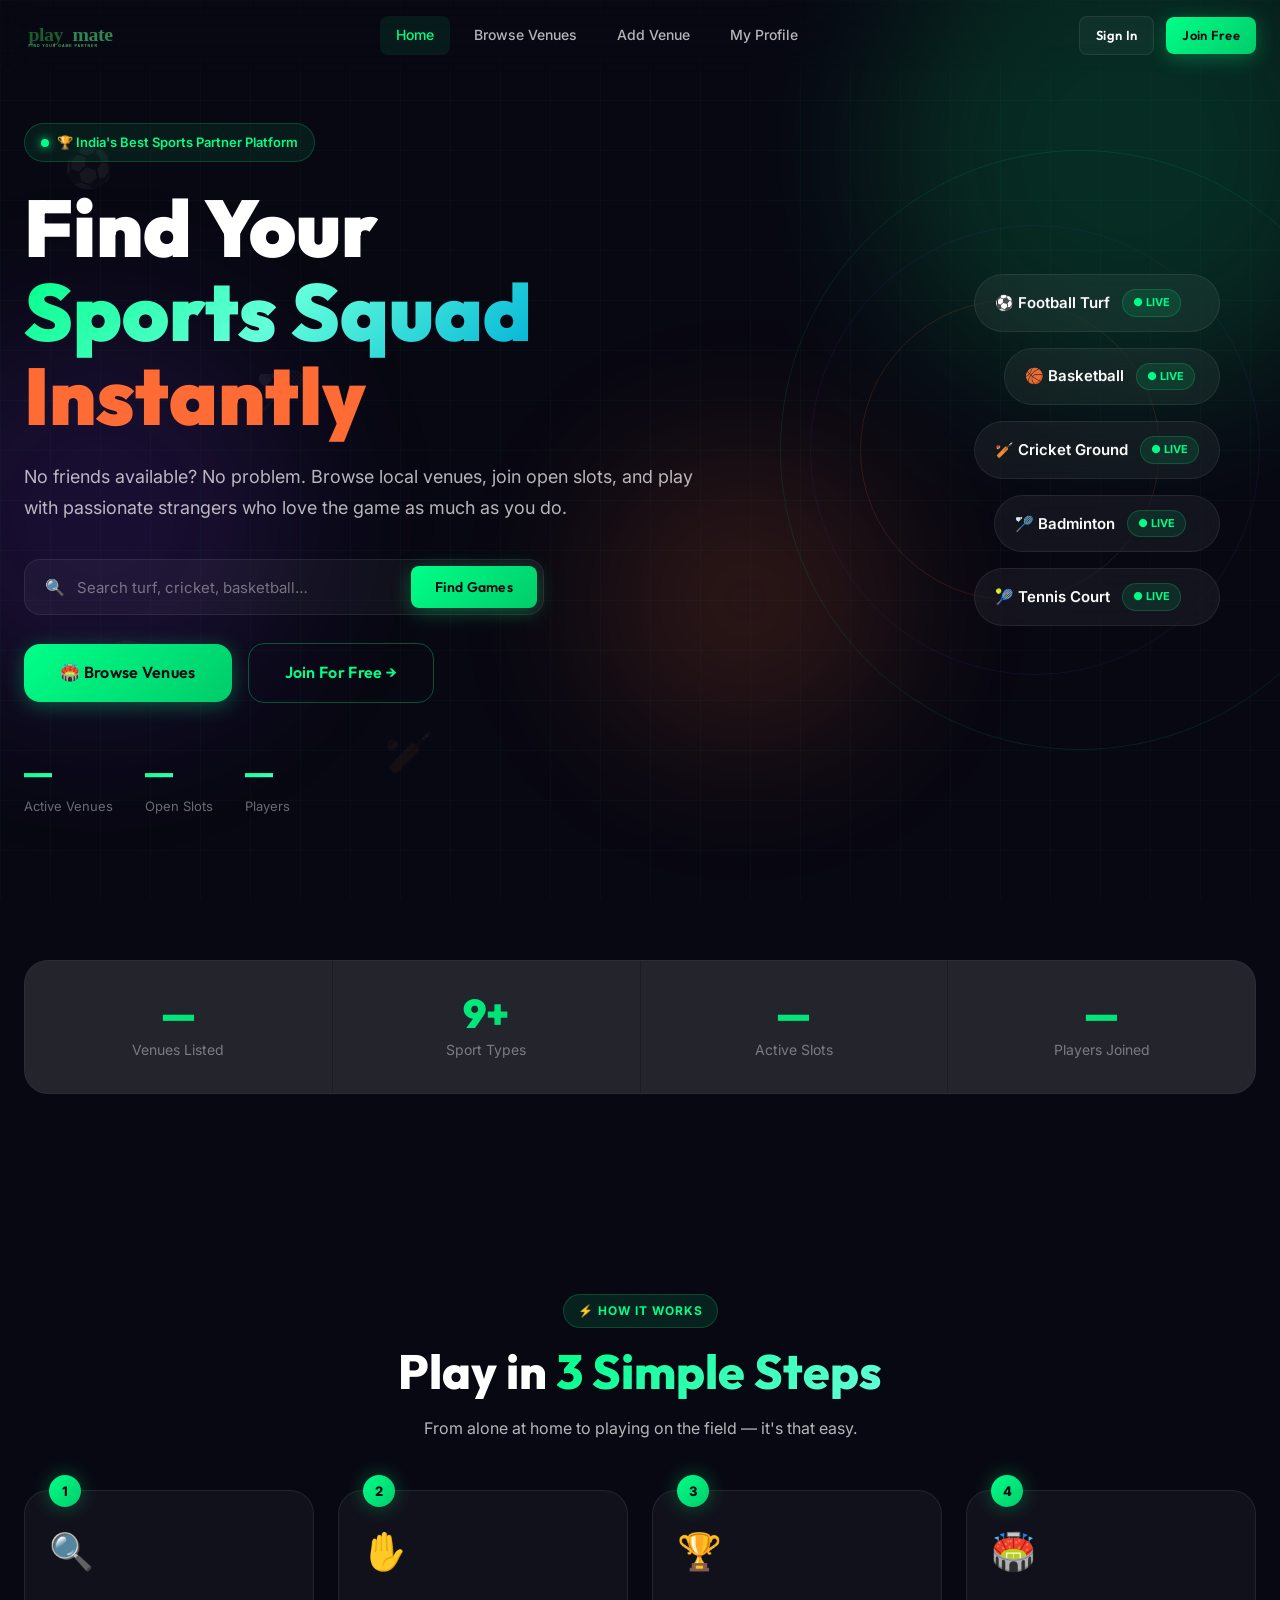
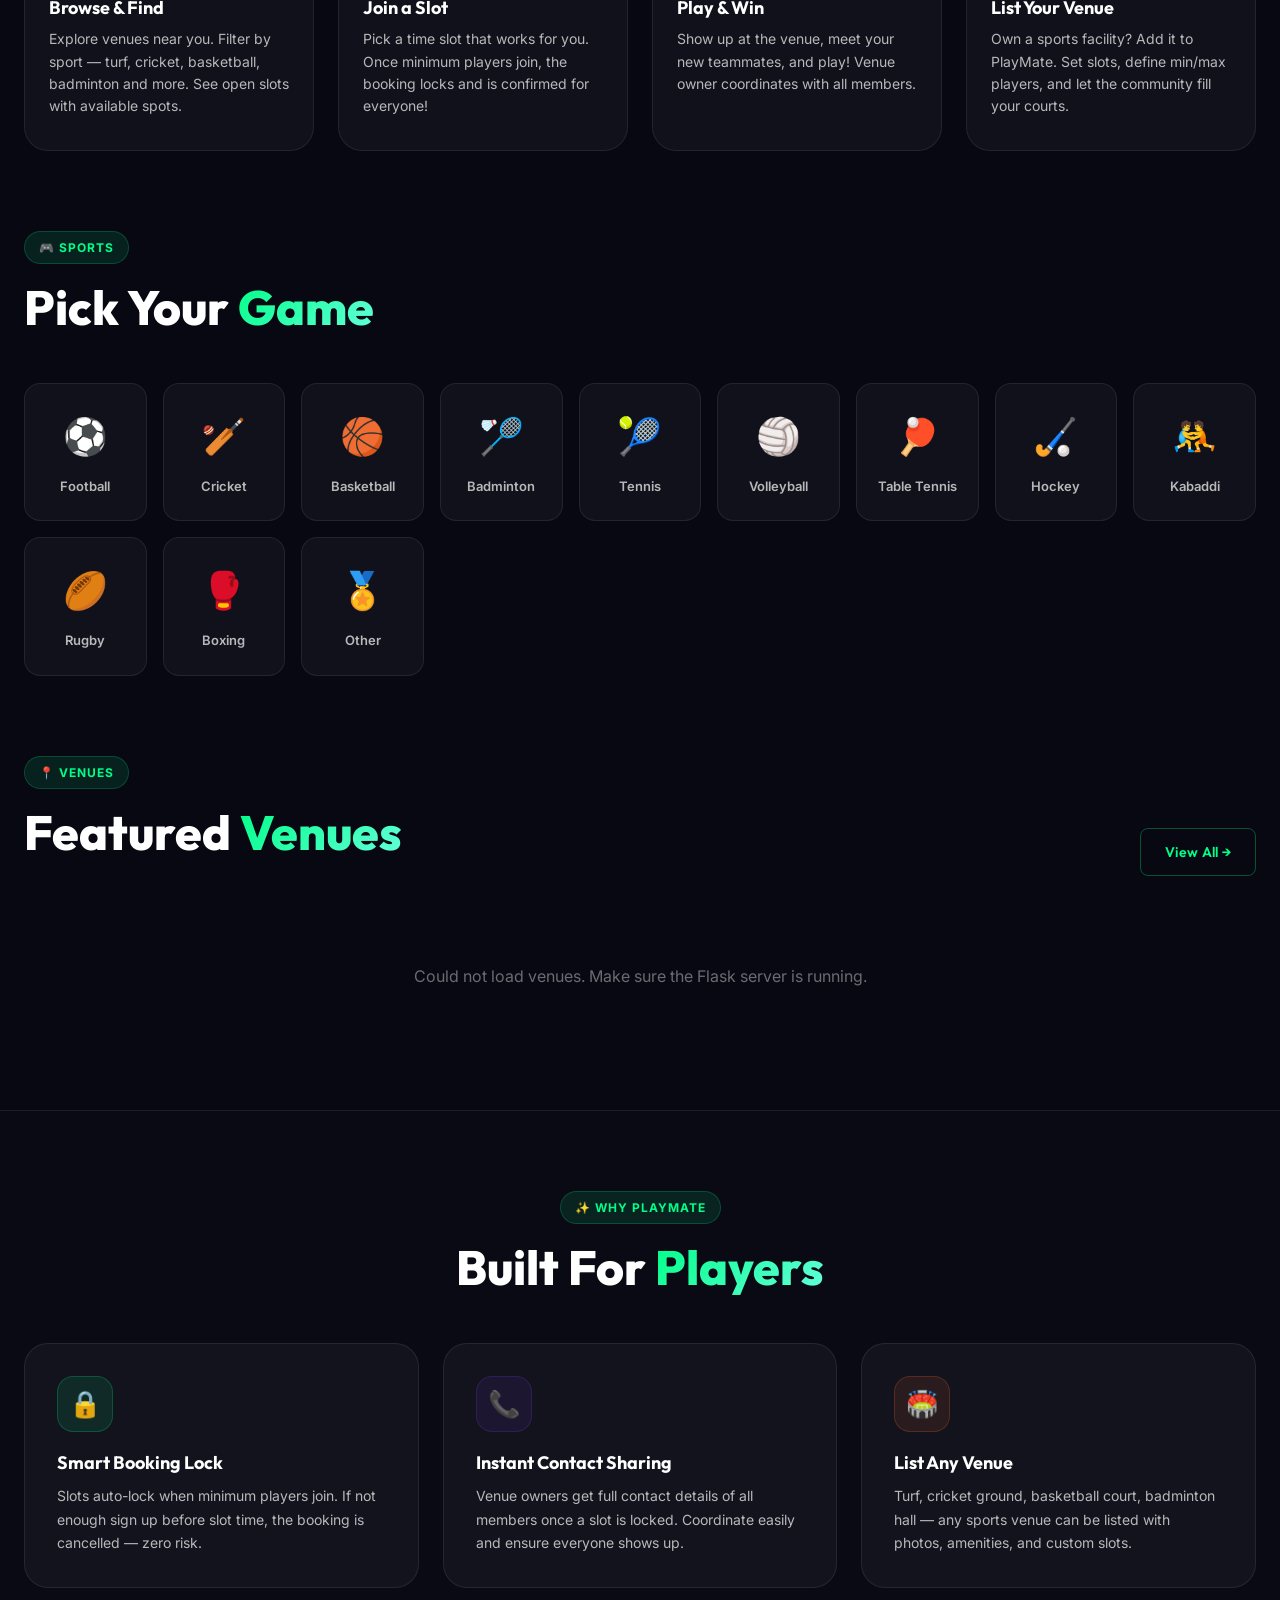
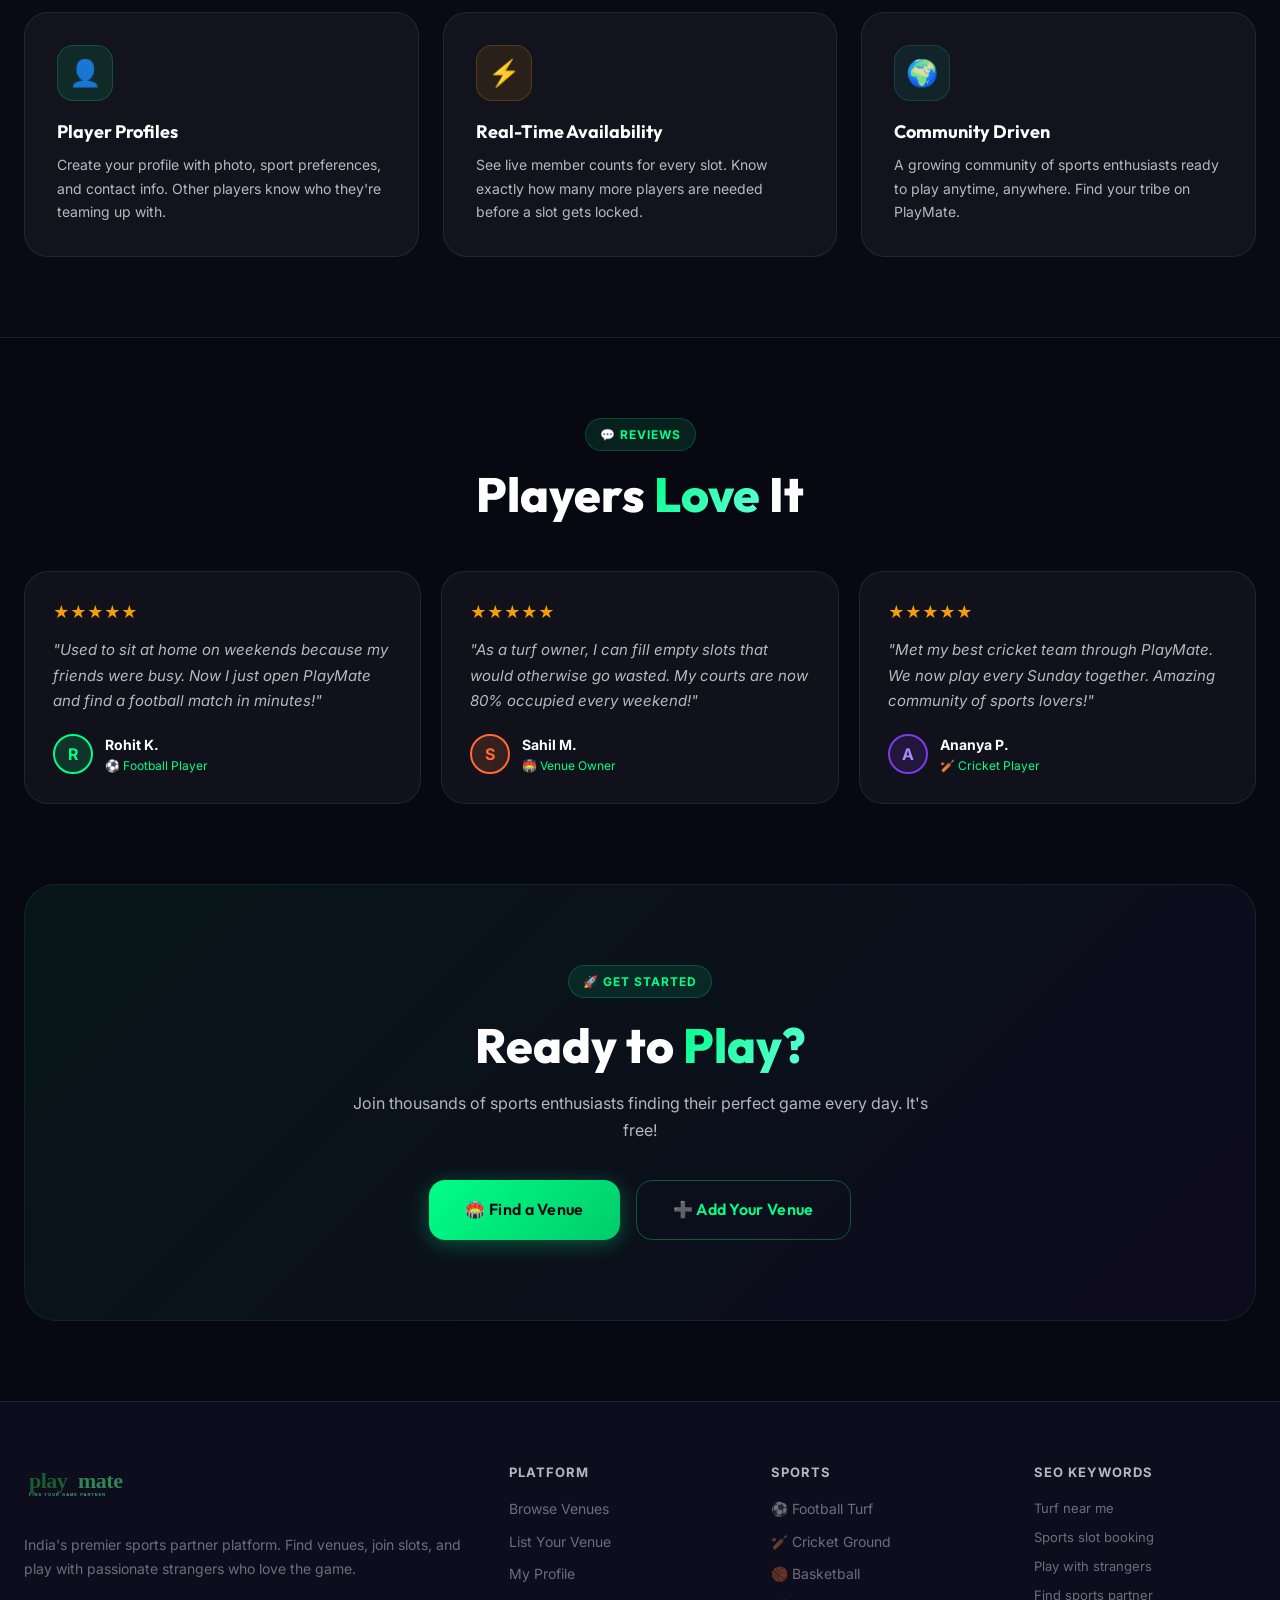
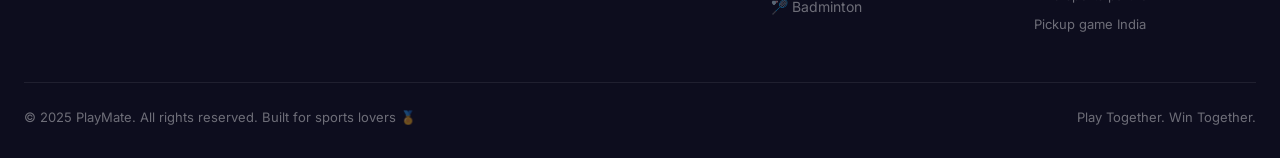
==== index.html @ 958be72e "playmate complete code" ====
<!DOCTYPE html>
<html lang="en">
<head>
  <meta charset="UTF-8">
  <meta name="viewport" content="width=device-width, initial-scale=1.0">
  <title>PlayMate – Find Your Game Partner | Sports Venue Booking India</title>
  <meta name="description" content="PlayMate connects solo sports enthusiasts with strangers to fill turf, cricket, basketball and badminton slots. Browse venues, join slots, and play together!">
  <meta name="keywords" content="play sports with strangers, turf booking, cricket ground booking, basketball court, badminton court, sports partner finder, sports community, pickup game, sports venue booking India, find players near me, turf near me, sports slot booking, play with friends">
  <link rel="stylesheet" href="styles/main.css">
  <style>
    .hero-visual { position:absolute; right:0; top:0; bottom:0; width:50%; pointer-events:none; }
    .hero-circle { position:absolute; border-radius:50%; border:1px solid rgba(0,255,136,0.1); }
    .hero-circle-1 { width:600px; height:600px; top:50%; right:-100px; transform:translateY(-50%); }
    .hero-circle-2 { width:450px; height:450px; top:50%; right:20px; transform:translateY(-50%); border-color:rgba(124,58,237,0.1); }
    .hero-circle-3 { width:300px; height:300px; top:50%; right:120px; transform:translateY(-50%); border-color:rgba(255,107,53,0.15); }
    .hero-sport-cards { position:absolute; top:50%; right:60px; transform:translateY(-50%); display:flex; flex-direction:column; gap:16px; }
    .hero-sport-pill { display:flex; align-items:center; gap:12px; padding:14px 20px; background:rgba(255,255,255,0.05); backdrop-filter:blur(20px); border:1px solid rgba(255,255,255,0.08); border-radius:100px; font-size:15px; font-weight:600; white-space:nowrap; animation:floatPill 4s ease-in-out infinite; }
    .hero-sport-pill:nth-child(2){animation-delay:.5s;margin-left:30px}
    .hero-sport-pill:nth-child(3){animation-delay:1s}
    .hero-sport-pill:nth-child(4){animation-delay:1.5s;margin-left:20px}
    .hero-sport-pill:nth-child(5){animation-delay:2s}
    @keyframes floatPill { 0%,100%{transform:translateX(0)} 50%{transform:translateX(-8px)} }
    .hero-live-tag { display:inline-flex; align-items:center; gap:6px; background:rgba(0,255,136,0.1); border:1px solid rgba(0,255,136,0.2); border-radius:100px; padding:4px 10px; font-size:11px; color:var(--primary); font-weight:700; }
    .stats-bar { display:grid; grid-template-columns:repeat(4,1fr); gap:1px; background:var(--border); border:1px solid var(--border); border-radius:var(--radius-lg); overflow:hidden; margin:60px 0; }
    .stat-bar-item { background:var(--bg-card); padding:32px 24px; text-align:center; }
    .features-grid { display:grid; grid-template-columns:repeat(auto-fit,minmax(300px,1fr)); gap:24px; }
    .feature-card { padding:32px; background:var(--bg-card); border:1px solid var(--border); border-radius:var(--radius-lg); transition:var(--transition); }
    .feature-card:hover { border-color:rgba(0,255,136,0.2); transform:translateY(-4px); box-shadow:var(--shadow-card); }
    .feature-icon-wrap { width:56px; height:56px; border-radius:var(--radius-md); background:rgba(0,255,136,0.1); border:1px solid rgba(0,255,136,0.2); display:flex; align-items:center; justify-content:center; font-size:26px; margin-bottom:20px; }
    .venues-preview-grid { display:grid; grid-template-columns:repeat(auto-fill,minmax(280px,1fr)); gap:24px; }
    .cta-section { background:linear-gradient(135deg,rgba(0,255,136,.06),rgba(124,58,237,.06)); border:1px solid rgba(0,255,136,.1); border-radius:var(--radius-xl); padding:80px 48px; text-align:center; }
    .sport-categories { display:grid; grid-template-columns:repeat(auto-fill,minmax(120px,1fr)); gap:16px; }
    .testimonial-grid { display:grid; grid-template-columns:repeat(auto-fit,minmax(280px,1fr)); gap:20px; }
    .testimonial-card { background:var(--bg-card); border:1px solid var(--border); border-radius:var(--radius-lg); padding:28px; transition:var(--transition); }
    .testimonial-card:hover { border-color:rgba(0,255,136,.15); transform:translateY(-3px); }
    .footer { background:var(--bg-secondary); border-top:1px solid var(--border); padding:60px 0 30px; }
    .footer-grid { display:grid; grid-template-columns:2fr 1fr 1fr 1fr; gap:40px; margin-bottom:48px; }
    .footer-bottom { border-top:1px solid var(--border); padding-top:24px; display:flex; align-items:center; justify-content:space-between; font-size:13px; color:var(--text-muted); }
    #search-hero { background:var(--bg-card); border:1px solid var(--border); border-radius:var(--radius-md); padding:6px 6px 6px 20px; display:flex; gap:12px; align-items:center; max-width:520px; transition:var(--transition); }
    #search-hero:focus-within { border-color:var(--primary); box-shadow:0 0 0 3px var(--primary-glow); }
    #search-hero input { flex:1; background:transparent; border:none; color:var(--text-primary); font-size:15px; padding:8px 0; }
    #search-hero input::placeholder { color:var(--text-muted); }
    @media(max-width:768px){ .hero-visual{display:none} .stats-bar{grid-template-columns:repeat(2,1fr)} .footer-grid{grid-template-columns:1fr 1fr} }
  </style>
</head>
<body>
<div class="bg-grid"></div>
<div class="bg-orbs">
  <div class="bg-orb bg-orb-1"></div>
  <div class="bg-orb bg-orb-2"></div>
  <div class="bg-orb bg-orb-3"></div>
</div>

<nav class="navbar">
  <div class="container navbar-inner">
    <a href="index.html" class="nav-logo">
      <img src="assets/logo.svg" alt="PlayMate" style="height:36px;width:auto;" onerror="this.style.display='none';this.nextElementSibling.style.display='flex'">
      <div class="nav-logo-fallback" style="display:none;align-items:center;gap:8px;">
        <div class="nav-logo-icon">PM</div>
        <span class="nav-logo-text">Play<span>Mate</span></span>
      </div>
    </a>
    <div class="nav-links">
      <a href="index.html" class="nav-link active">Home</a>
      <a href="venues.html" class="nav-link">Browse Venues</a>
      <a href="add-venue.html" class="nav-link">Add Venue</a>
      <a href="profile.html" class="nav-link">My Profile</a>
    </div>
    <div class="nav-actions" id="nav-actions"></div>
  </div>
</nav>

<div class="page-wrapper">
  <!-- HERO -->
  <section class="hero">
    <div class="container" style="position:relative;z-index:2;width:100%;">
      <div class="hero-content">
        <div class="hero-tag"><div class="hero-tag-dot"></div>🏆 India's Best Sports Partner Platform</div>
        <h1 class="hero-title">Find Your<br><span class="gradient-text">Sports Squad</span><br><span class="accent-text">Instantly</span></h1>
        <p class="hero-desc">No friends available? No problem. Browse local venues, join open slots, and play with passionate strangers who love the game as much as you do.</p>
        <div style="margin-bottom:28px;">
          <div id="search-hero">
            <span>🔍</span>
            <input type="text" id="hero-search" placeholder="Search turf, cricket, basketball…" autocomplete="off">
            <button class="btn btn-primary" onclick="heroSearch()">Find Games</button>
          </div>
        </div>
        <div class="hero-actions">
          <a href="venues.html" class="btn btn-primary btn-lg">🏟️ Browse Venues</a>
          <a href="login.html#register" class="btn btn-secondary btn-lg">Join For Free →</a>
        </div>
        <div class="hero-stats">
          <div class="hero-stat"><div class="hero-stat-number" id="stat-venues">…</div><div class="hero-stat-label">Active Venues</div></div>
          <div class="hero-stat"><div class="hero-stat-number" id="stat-slots">…</div><div class="hero-stat-label">Open Slots</div></div>
          <div class="hero-stat"><div class="hero-stat-number" id="stat-players">…</div><div class="hero-stat-label">Players</div></div>
        </div>
      </div>
    </div>
    <div class="hero-visual">
      <div class="hero-circle hero-circle-1"></div>
      <div class="hero-circle hero-circle-2"></div>
      <div class="hero-circle hero-circle-3"></div>
      <div class="hero-sport-cards">
        <div class="hero-sport-pill">⚽ Football Turf <span class="hero-live-tag">● LIVE</span></div>
        <div class="hero-sport-pill">🏀 Basketball <span class="hero-live-tag">● LIVE</span></div>
        <div class="hero-sport-pill">🏏 Cricket Ground <span class="hero-live-tag">● LIVE</span></div>
        <div class="hero-sport-pill">🏸 Badminton <span class="hero-live-tag">● LIVE</span></div>
        <div class="hero-sport-pill">🎾 Tennis Court <span class="hero-live-tag">● LIVE</span></div>
      </div>
    </div>
    <div class="floating-icons">
      <div class="floating-icon" style="top:15%;left:5%;animation-delay:0s;">⚽</div>
      <div class="floating-icon" style="top:70%;left:8%;animation-delay:1s;">🏀</div>
      <div class="floating-icon" style="top:40%;left:20%;animation-delay:2s;">🏸</div>
      <div class="floating-icon" style="top:80%;left:30%;animation-delay:.5s;">🏏</div>
    </div>
  </section>

  <!-- STATS BAR -->
  <section style="padding:0 0 60px;">
    <div class="container">
      <div class="stats-bar">
        <div class="stat-bar-item"><div class="stat-number" id="home-venues">—</div><div class="stat-label">Venues Listed</div></div>
        <div class="stat-bar-item"><div class="stat-number">9+</div><div class="stat-label">Sport Types</div></div>
        <div class="stat-bar-item"><div class="stat-number" id="home-slots">—</div><div class="stat-label">Active Slots</div></div>
        <div class="stat-bar-item"><div class="stat-number" id="home-players">—</div><div class="stat-label">Players Joined</div></div>
      </div>
    </div>
  </section>

  <!-- HOW IT WORKS -->
  <section class="section">
    <div class="container">
      <div class="section-header" style="text-align:center;">
        <div class="section-tag" style="margin:0 auto 16px;">⚡ How It Works</div>
        <h2 class="section-title" style="text-align:center;">Play in <span>3 Simple Steps</span></h2>
        <p class="section-desc" style="margin:0 auto;">From alone at home to playing on the field — it's that easy.</p>
      </div>
      <div class="steps-grid" style="margin-top:48px;">
        <div class="step-card"><div class="step-number">1</div><div class="step-icon">🔍</div><h3 class="step-title">Browse & Find</h3><p class="step-desc">Explore venues near you. Filter by sport — turf, cricket, basketball, badminton and more. See open slots with available spots.</p></div>
        <div class="step-card"><div class="step-number">2</div><div class="step-icon">✋</div><h3 class="step-title">Join a Slot</h3><p class="step-desc">Pick a time slot that works for you. Once minimum players join, the booking locks and is confirmed for everyone!</p></div>
        <div class="step-card"><div class="step-number">3</div><div class="step-icon">🏆</div><h3 class="step-title">Play & Win</h3><p class="step-desc">Show up at the venue, meet your new teammates, and play! Venue owner coordinates with all members.</p></div>
        <div class="step-card"><div class="step-number">4</div><div class="step-icon">🏟️</div><h3 class="step-title">List Your Venue</h3><p class="step-desc">Own a sports facility? Add it to PlayMate. Set slots, define min/max players, and let the community fill your courts.</p></div>
      </div>
    </div>
  </section>

  <!-- SPORT CATEGORIES -->
  <section class="section" style="padding-top:0;">
    <div class="container">
      <div class="section-header"><div class="section-tag">🎮 Sports</div><h2 class="section-title">Pick Your <span>Game</span></h2></div>
      <div class="sport-categories" id="sport-categories"></div>
    </div>
  </section>

  <!-- FEATURED VENUES -->
  <section class="section" style="padding-top:0;">
    <div class="container">
      <div class="section-header" style="display:flex;align-items:flex-end;justify-content:space-between;flex-wrap:wrap;gap:16px;">
        <div><div class="section-tag">📍 Venues</div><h2 class="section-title">Featured <span>Venues</span></h2></div>
        <a href="venues.html" class="btn btn-secondary">View All →</a>
      </div>
      <div class="venues-preview-grid" id="featured-venues"><div style="grid-column:1/-1;text-align:center;padding:40px;color:var(--text-muted);">Loading venues…</div></div>
    </div>
  </section>

  <!-- FEATURES -->
  <section class="section" style="background:rgba(255,255,255,.01);border-top:1px solid var(--border);border-bottom:1px solid var(--border);">
    <div class="container">
      <div class="section-header" style="text-align:center;"><div class="section-tag" style="margin:0 auto 16px;">✨ Why PlayMate</div><h2 class="section-title" style="text-align:center;">Built For <span>Players</span></h2></div>
      <div class="features-grid" style="margin-top:48px;">
        <div class="feature-card"><div class="feature-icon-wrap">🔒</div><h3 style="font-size:18px;font-weight:700;margin-bottom:10px;">Smart Booking Lock</h3><p style="font-size:14px;color:var(--text-secondary);line-height:1.7;">Slots auto-lock when minimum players join. If not enough sign up before slot time, the booking is cancelled — zero risk.</p></div>
        <div class="feature-card"><div class="feature-icon-wrap" style="background:rgba(124,58,237,.1);border-color:rgba(124,58,237,.2);">📞</div><h3 style="font-size:18px;font-weight:700;margin-bottom:10px;">Instant Contact Sharing</h3><p style="font-size:14px;color:var(--text-secondary);line-height:1.7;">Venue owners get full contact details of all members once a slot is locked. Coordinate easily and ensure everyone shows up.</p></div>
        <div class="feature-card"><div class="feature-icon-wrap" style="background:rgba(255,107,53,.1);border-color:rgba(255,107,53,.2);">🏟️</div><h3 style="font-size:18px;font-weight:700;margin-bottom:10px;">List Any Venue</h3><p style="font-size:14px;color:var(--text-secondary);line-height:1.7;">Turf, cricket ground, basketball court, badminton hall — any sports venue can be listed with photos, amenities, and custom slots.</p></div>
        <div class="feature-card"><div class="feature-icon-wrap">👤</div><h3 style="font-size:18px;font-weight:700;margin-bottom:10px;">Player Profiles</h3><p style="font-size:14px;color:var(--text-secondary);line-height:1.7;">Create your profile with photo, sport preferences, and contact info. Other players know who they're teaming up with.</p></div>
        <div class="feature-card"><div class="feature-icon-wrap" style="background:rgba(245,158,11,.1);border-color:rgba(245,158,11,.2);">⚡</div><h3 style="font-size:18px;font-weight:700;margin-bottom:10px;">Real-Time Availability</h3><p style="font-size:14px;color:var(--text-secondary);line-height:1.7;">See live member counts for every slot. Know exactly how many more players are needed before a slot gets locked.</p></div>
        <div class="feature-card"><div class="feature-icon-wrap" style="background:rgba(20,184,166,.1);border-color:rgba(20,184,166,.2);">🌍</div><h3 style="font-size:18px;font-weight:700;margin-bottom:10px;">Community Driven</h3><p style="font-size:14px;color:var(--text-secondary);line-height:1.7;">A growing community of sports enthusiasts ready to play anytime, anywhere. Find your tribe on PlayMate.</p></div>
      </div>
    </div>
  </section>

  <!-- TESTIMONIALS -->
  <section class="section">
    <div class="container">
      <div class="section-header" style="text-align:center;"><div class="section-tag" style="margin:0 auto 16px;">💬 Reviews</div><h2 class="section-title" style="text-align:center;">Players <span>Love</span> It</h2></div>
      <div class="testimonial-grid" style="margin-top:48px;">
        <div class="testimonial-card"><div style="color:#f59e0b;font-size:16px;margin-bottom:12px;">★★★★★</div><p style="font-size:15px;color:var(--text-secondary);line-height:1.7;margin-bottom:20px;font-style:italic;">"Used to sit at home on weekends because my friends were busy. Now I just open PlayMate and find a football match in minutes!"</p><div style="display:flex;align-items:center;gap:12px;"><div class="avatar" style="width:40px;height:40px;font-size:16px;background:rgba(0,255,136,.15);border:2px solid var(--primary);color:var(--primary);">R</div><div><div style="font-weight:700;font-size:14px;">Rohit K.</div><div style="font-size:12px;color:var(--primary);">⚽ Football Player</div></div></div></div>
        <div class="testimonial-card"><div style="color:#f59e0b;font-size:16px;margin-bottom:12px;">★★★★★</div><p style="font-size:15px;color:var(--text-secondary);line-height:1.7;margin-bottom:20px;font-style:italic;">"As a turf owner, I can fill empty slots that would otherwise go wasted. My courts are now 80% occupied every weekend!"</p><div style="display:flex;align-items:center;gap:12px;"><div class="avatar" style="width:40px;height:40px;font-size:16px;background:rgba(255,107,53,.15);border:2px solid var(--secondary);color:var(--secondary);">S</div><div><div style="font-weight:700;font-size:14px;">Sahil M.</div><div style="font-size:12px;color:var(--primary);">🏟️ Venue Owner</div></div></div></div>
        <div class="testimonial-card"><div style="color:#f59e0b;font-size:16px;margin-bottom:12px;">★★★★★</div><p style="font-size:15px;color:var(--text-secondary);line-height:1.7;margin-bottom:20px;font-style:italic;">"Met my best cricket team through PlayMate. We now play every Sunday together. Amazing community of sports lovers!"</p><div style="display:flex;align-items:center;gap:12px;"><div class="avatar" style="width:40px;height:40px;font-size:16px;background:rgba(124,58,237,.15);border:2px solid var(--accent);color:#a78bfa;">A</div><div><div style="font-weight:700;font-size:14px;">Ananya P.</div><div style="font-size:12px;color:var(--primary);">🏏 Cricket Player</div></div></div></div>
      </div>
    </div>
  </section>

  <!-- CTA -->
  <section class="section" style="padding-top:0;">
    <div class="container">
      <div class="cta-section">
        <div class="section-tag" style="margin:0 auto 20px;">🚀 Get Started</div>
        <h2 class="section-title">Ready to <span>Play?</span></h2>
        <p class="section-desc" style="margin:0 auto 36px;">Join thousands of sports enthusiasts finding their perfect game every day. It's free!</p>
        <div style="display:flex;gap:16px;justify-content:center;flex-wrap:wrap;">
          <a href="venues.html" class="btn btn-primary btn-lg">🏟️ Find a Venue</a>
          <a href="add-venue.html" class="btn btn-secondary btn-lg">➕ Add Your Venue</a>
        </div>
      </div>
    </div>
  </section>

  <!-- FOOTER -->
  <footer class="footer">
    <div class="container">
      <div class="footer-grid">
        <div>
          <a href="index.html" style="display:inline-block;margin-bottom:16px;"><img src="assets/logo.svg" alt="PlayMate" style="height:40px;width:auto;" onerror="this.outerHTML='<span style=\'font-size:22px;font-weight:900;color:var(--primary)\'>PlayMate</span>'"></a>
          <p style="font-size:14px;color:var(--text-muted);line-height:1.7;margin-top:8px;">India's premier sports partner platform. Find venues, join slots, and play with passionate strangers who love the game.</p>
        </div>
        <div><div style="font-size:13px;font-weight:700;color:var(--text-secondary);text-transform:uppercase;letter-spacing:1px;margin-bottom:16px;">Platform</div><div style="display:flex;flex-direction:column;gap:10px;"><a href="venues.html" style="font-size:14px;color:var(--text-muted);transition:color .2s;" onmouseover="this.style.color='var(--primary)'" onmouseout="this.style.color='var(--text-muted)'">Browse Venues</a><a href="add-venue.html" style="font-size:14px;color:var(--text-muted);" onmouseover="this.style.color='var(--primary)'" onmouseout="this.style.color='var(--text-muted)'">List Your Venue</a><a href="profile.html" style="font-size:14px;color:var(--text-muted);" onmouseover="this.style.color='var(--primary)'" onmouseout="this.style.color='var(--text-muted)'">My Profile</a></div></div>
        <div><div style="font-size:13px;font-weight:700;color:var(--text-secondary);text-transform:uppercase;letter-spacing:1px;margin-bottom:16px;">Sports</div><div style="display:flex;flex-direction:column;gap:10px;"><a href="venues.html?sport=Football" style="font-size:14px;color:var(--text-muted);">⚽ Football Turf</a><a href="venues.html?sport=Cricket" style="font-size:14px;color:var(--text-muted);">🏏 Cricket Ground</a><a href="venues.html?sport=Basketball" style="font-size:14px;color:var(--text-muted);">🏀 Basketball</a><a href="venues.html?sport=Badminton" style="font-size:14px;color:var(--text-muted);">🏸 Badminton</a></div></div>
        <div><div style="font-size:13px;font-weight:700;color:var(--text-secondary);text-transform:uppercase;letter-spacing:1px;margin-bottom:16px;">SEO Keywords</div><div style="display:flex;flex-direction:column;gap:8px;font-size:13px;color:var(--text-muted);"><span>Turf near me</span><span>Sports slot booking</span><span>Play with strangers</span><span>Find sports partner</span><span>Pickup game India</span></div></div>
      </div>
      <div class="footer-bottom"><span>© 2025 PlayMate. All rights reserved. Built for sports lovers 🏅</span><span>Play Together. Win Together.</span></div>
    </div>
  </footer>
</div>

<div id="toast-container" class="toast-container"></div>
<script src="js/api.js"></script>
<script src="js/ui.js"></script>
<script>
  const SPORTS = [
    {name:'Football',emoji:'⚽'},{name:'Cricket',emoji:'🏏'},{name:'Basketball',emoji:'🏀'},
    {name:'Badminton',emoji:'🏸'},{name:'Tennis',emoji:'🎾'},{name:'Volleyball',emoji:'🏐'},
    {name:'Table Tennis',emoji:'🏓'},{name:'Hockey',emoji:'🏑'},{name:'Kabaddi',emoji:'🤼'},
    {name:'Rugby',emoji:'🏉'},{name:'Boxing',emoji:'🥊'},{name:'Other',emoji:'🏅'},
  ];

  function heroSearch() {
    const q = document.getElementById('hero-search').value.trim();
    window.location.href = q ? `venues.html?q=${encodeURIComponent(q)}` : 'venues.html';
  }
  document.getElementById('hero-search').addEventListener('keypress', e => { if(e.key==='Enter') heroSearch(); });

  function animateCounter(id, target) {
    const el = document.getElementById(id);
    if (!el) return;
    let cur = 0;
    const step = Math.max(1, Math.ceil(target/30));
    const t = setInterval(() => { cur = Math.min(cur+step, target); el.textContent = cur+'+'; if(cur>=target) clearInterval(t); }, 40);
  }

  async function init() {
    // Stats
    try {
      const s = await API.getStats();
      animateCounter('stat-venues',  s.venues);
      animateCounter('stat-slots',   s.open_slots);
      animateCounter('stat-players', s.players);
      document.getElementById('home-venues').textContent  = s.venues;
      document.getElementById('home-slots').textContent   = s.open_slots;
      document.getElementById('home-players').textContent = s.players;
    } catch { ['stat-venues','stat-slots','stat-players'].forEach(id=>{const el=document.getElementById(id);if(el)el.textContent='—';}); }

    // Sport categories
    document.getElementById('sport-categories').innerHTML = SPORTS.map(s => `
      <div class="sport-type-card" onclick="window.location.href='venues.html?sport=${encodeURIComponent(s.name)}'">
        <div class="sport-emoji">${s.emoji}</div><div class="sport-name">${s.name}</div>
      </div>`).join('');

    // Featured venues
    try {
      const venues = await API.getVenues();
      const container = document.getElementById('featured-venues');
      if (!venues.length) { container.innerHTML = `<div class="empty-state" style="grid-column:1/-1;"><div class="empty-state-icon">🏟️</div><div class="empty-state-title">No venues yet</div><a href="add-venue.html" class="btn btn-primary">Add Venue</a></div>`; return; }
      container.innerHTML = venues.slice(0,4).map(v => `
        <div class="venue-card" onclick="window.location.href='venue-detail.html?id=${v.id}'">
          <div class="venue-card-image">
            <img src="${v.photos?.[0]||'https://images.unsplash.com/photo-1529900748604-07564a03e7a6?w=800&q=80'}" alt="${v.name}" loading="lazy">
            <div class="venue-card-image-overlay"></div>
          </div>
          <div class="venue-card-body">
            <div class="venue-card-sport"><span class="badge badge-sport">${UI.sportEmoji(v.sportType)} ${v.sportType}</span></div>
            <h3 class="venue-card-title">${v.name}</h3>
            <div class="venue-card-location">📍 ${v.location}</div>
            <div class="venue-card-footer">
              <div class="venue-card-slots"><strong>${v.openSlots||0}</strong> open slot${v.openSlots!==1?'s':''}</div>
              <div style="font-size:16px;font-weight:800;color:var(--primary);">${UI.formatPrice(v.pricePerSlot)}<span style="font-size:11px;color:var(--text-muted);font-weight:400;">/slot</span></div>
            </div>
          </div>
        </div>`).join('');
    } catch(e) { document.getElementById('featured-venues').innerHTML = `<div style="grid-column:1/-1;text-align:center;padding:40px;color:var(--text-muted);">Could not load venues. Make sure the Flask server is running.</div>`; }
  }

  init();
</script>
</body>
</html>
---- styles/main.css ----
/* =====================================================
   PlayMate - Play With Strangers
   Main Stylesheet
   ===================================================== */

@import url('https://fonts.googleapis.com/css2?family=Outfit:wght@300;400;500;600;700;800;900&family=Inter:wght@300;400;500;600;700&display=swap');

/* ===== CSS VARIABLES ===== */
:root {
  --primary: #00ff88;
  --primary-dark: #00cc6a;
  --primary-glow: rgba(0, 255, 136, 0.3);
  --secondary: #ff6b35;
  --secondary-glow: rgba(255, 107, 53, 0.3);
  --accent: #7c3aed;
  --accent-glow: rgba(124, 58, 237, 0.3);
  
  --bg-primary: #080812;
  --bg-secondary: #0d0d1e;
  --bg-card: rgba(255, 255, 255, 0.04);
  --bg-card-hover: rgba(255, 255, 255, 0.08);
  --bg-glass: rgba(13, 13, 30, 0.8);
  
  --text-primary: #ffffff;
  --text-secondary: rgba(255, 255, 255, 0.7);
  --text-muted: rgba(255, 255, 255, 0.4);
  
  --border: rgba(255, 255, 255, 0.08);
  --border-glow: rgba(0, 255, 136, 0.3);
  
  --font-main: 'Outfit', sans-serif;
  --font-body: 'Inter', sans-serif;
  
  --radius-sm: 8px;
  --radius-md: 16px;
  --radius-lg: 24px;
  --radius-xl: 32px;
  
  --shadow-glow: 0 0 40px rgba(0, 255, 136, 0.15);
  --shadow-card: 0 8px 32px rgba(0, 0, 0, 0.4);
  --shadow-elevated: 0 16px 64px rgba(0, 0, 0, 0.6);
  
  --transition: all 0.3s cubic-bezier(0.4, 0, 0.2, 1);
  --transition-fast: all 0.15s ease;
  --transition-slow: all 0.5s cubic-bezier(0.4, 0, 0.2, 1);
}

/* ===== RESET & BASE ===== */
*, *::before, *::after {
  box-sizing: border-box;
  margin: 0;
  padding: 0;
}

html {
  scroll-behavior: smooth;
}

body {
  font-family: var(--font-body);
  background-color: var(--bg-primary);
  color: var(--text-primary);
  line-height: 1.6;
  overflow-x: hidden;
  min-height: 100vh;
}

h1, h2, h3, h4, h5, h6 {
  font-family: var(--font-main);
  line-height: 1.2;
}

a {
  color: inherit;
  text-decoration: none;
}

img {
  max-width: 100%;
  height: auto;
}

button {
  cursor: pointer;
  font-family: var(--font-main);
  border: none;
  outline: none;
}

input, textarea, select {
  font-family: var(--font-body);
  outline: none;
}

ul {
  list-style: none;
}

/* ===== SCROLLBAR ===== */
::-webkit-scrollbar {
  width: 6px;
}
::-webkit-scrollbar-track {
  background: var(--bg-secondary);
}
::-webkit-scrollbar-thumb {
  background: var(--primary);
  border-radius: 3px;
}

/* ===== BACKGROUND EFFECTS ===== */
.bg-grid {
  position: fixed;
  inset: 0;
  background-image: 
    linear-gradient(rgba(0, 255, 136, 0.03) 1px, transparent 1px),
    linear-gradient(90deg, rgba(0, 255, 136, 0.03) 1px, transparent 1px);
  background-size: 50px 50px;
  pointer-events: none;
  z-index: 0;
}

.bg-orbs {
  position: fixed;
  inset: 0;
  overflow: hidden;
  pointer-events: none;
  z-index: 0;
}

.bg-orb {
  position: absolute;
  border-radius: 50%;
  filter: blur(80px);
  opacity: 0.15;
  animation: orbFloat 8s ease-in-out infinite;
}

.bg-orb-1 {
  width: 500px;
  height: 500px;
  background: var(--primary);
  top: -100px;
  right: -100px;
  animation-delay: 0s;
}

.bg-orb-2 {
  width: 400px;
  height: 400px;
  background: var(--accent);
  bottom: 20%;
  left: -100px;
  animation-delay: 3s;
}

.bg-orb-3 {
  width: 300px;
  height: 300px;
  background: var(--secondary);
  top: 50%;
  right: 30%;
  animation-delay: 6s;
}

@keyframes orbFloat {
  0%, 100% { transform: translateY(0px) scale(1); }
  50% { transform: translateY(-30px) scale(1.05); }
}

/* ===== LAYOUT ===== */
.container {
  max-width: 1280px;
  margin: 0 auto;
  padding: 0 24px;
}

.page-wrapper {
  position: relative;
  z-index: 1;
  min-height: 100vh;
}

/* ===== NAVBAR ===== */
.navbar {
  position: fixed;
  top: 0;
  left: 0;
  right: 0;
  z-index: 1000;
  padding: 16px 0;
  transition: var(--transition);
  backdrop-filter: blur(20px);
  -webkit-backdrop-filter: blur(20px);
  border-bottom: 1px solid transparent;
}

.navbar.scrolled {
  background: var(--bg-glass);
  border-bottom-color: var(--border);
  box-shadow: 0 4px 30px rgba(0, 0, 0, 0.3);
}

.navbar-inner {
  display: flex;
  align-items: center;
  justify-content: space-between;
  gap: 24px;
}

.nav-logo {
  display: flex;
  align-items: center;
  gap: 10px;
  text-decoration: none;
}

.nav-logo-icon {
  width: 40px;
  height: 40px;
  background: linear-gradient(135deg, var(--primary), var(--accent));
  border-radius: 10px;
  display: flex;
  align-items: center;
  justify-content: center;
  font-size: 20px;
  font-weight: 900;
  color: var(--bg-primary);
  box-shadow: 0 0 20px var(--primary-glow);
}

.nav-logo-text {
  font-family: var(--font-main);
  font-size: 22px;
  font-weight: 800;
  background: linear-gradient(135deg, var(--primary), #ffffff);
  -webkit-background-clip: text;
  -webkit-text-fill-color: transparent;
  background-clip: text;
}

.nav-logo-text span {
  -webkit-text-fill-color: var(--secondary);
}

.nav-links {
  display: flex;
  align-items: center;
  gap: 8px;
}

.nav-link {
  padding: 8px 16px;
  border-radius: var(--radius-sm);
  font-weight: 500;
  font-size: 14px;
  color: var(--text-secondary);
  transition: var(--transition-fast);
  position: relative;
}

.nav-link:hover, .nav-link.active {
  color: var(--primary);
  background: rgba(0, 255, 136, 0.08);
}

.nav-actions {
  display: flex;
  align-items: center;
  gap: 12px;
}

.nav-avatar {
  width: 38px;
  height: 38px;
  border-radius: 50%;
  background: linear-gradient(135deg, var(--primary), var(--accent));
  border: 2px solid var(--primary);
  cursor: pointer;
  overflow: hidden;
  display: flex;
  align-items: center;
  justify-content: center;
  font-size: 16px;
  color: var(--bg-primary);
  font-weight: 700;
  transition: var(--transition-fast);
}

.nav-avatar:hover {
  box-shadow: 0 0 20px var(--primary-glow);
  transform: scale(1.05);
}

.nav-avatar img {
  width: 100%;
  height: 100%;
  object-fit: cover;
}

/* ===== BUTTONS ===== */
.btn {
  display: inline-flex;
  align-items: center;
  justify-content: center;
  gap: 8px;
  padding: 12px 24px;
  border-radius: var(--radius-sm);
  font-weight: 600;
  font-size: 14px;
  font-family: var(--font-main);
  transition: var(--transition);
  cursor: pointer;
  letter-spacing: 0.3px;
}

.btn-primary {
  background: linear-gradient(135deg, var(--primary), var(--primary-dark));
  color: var(--bg-primary);
  box-shadow: 0 4px 20px var(--primary-glow);
}

.btn-primary:hover {
  transform: translateY(-2px);
  box-shadow: 0 8px 30px var(--primary-glow);
  filter: brightness(1.1);
}

.btn-secondary {
  background: transparent;
  color: var(--primary);
  border: 1px solid var(--border-glow);
}

.btn-secondary:hover {
  background: var(--primary-glow);
  border-color: var(--primary);
  transform: translateY(-2px);
}

.btn-ghost {
  background: var(--bg-card);
  color: var(--text-primary);
  border: 1px solid var(--border);
}

.btn-ghost:hover {
  background: var(--bg-card-hover);
  border-color: var(--text-muted);
}

.btn-danger {
  background: linear-gradient(135deg, #ff4444, #cc0000);
  color: white;
  box-shadow: 0 4px 20px rgba(255, 68, 68, 0.3);
}

.btn-danger:hover {
  transform: translateY(-2px);
  box-shadow: 0 8px 30px rgba(255, 68, 68, 0.5);
}

.btn-sm {
  padding: 8px 16px;
  font-size: 13px;
}

.btn-lg {
  padding: 16px 36px;
  font-size: 16px;
  border-radius: var(--radius-md);
}

.btn-icon {
  width: 40px;
  height: 40px;
  padding: 0;
  border-radius: var(--radius-sm);
}

/* ===== CARDS ===== */
.card {
  background: var(--bg-card);
  border: 1px solid var(--border);
  border-radius: var(--radius-lg);
  backdrop-filter: blur(20px);
  -webkit-backdrop-filter: blur(20px);
  overflow: hidden;
  transition: var(--transition);
}

.card:hover {
  background: var(--bg-card-hover);
  border-color: rgba(0, 255, 136, 0.15);
  box-shadow: var(--shadow-card);
  transform: translateY(-4px);
}

/* ===== BADGES ===== */
.badge {
  display: inline-flex;
  align-items: center;
  gap: 4px;
  padding: 4px 10px;
  border-radius: 100px;
  font-size: 11px;
  font-weight: 600;
  letter-spacing: 0.5px;
  text-transform: uppercase;
}

.badge-open {
  background: rgba(0, 255, 136, 0.15);
  color: var(--primary);
  border: 1px solid rgba(0, 255, 136, 0.3);
}

.badge-locked {
  background: rgba(255, 107, 53, 0.15);
  color: var(--secondary);
  border: 1px solid rgba(255, 107, 53, 0.3);
}

.badge-cancelled {
  background: rgba(255, 68, 68, 0.15);
  color: #ff4444;
  border: 1px solid rgba(255, 68, 68, 0.3);
}

.badge-full {
  background: rgba(124, 58, 237, 0.15);
  color: #a78bfa;
  border: 1px solid rgba(124, 58, 237, 0.3);
}

.badge-sport {
  background: rgba(255, 255, 255, 0.08);
  color: var(--text-secondary);
  border: 1px solid var(--border);
}

/* ===== FORMS ===== */
.form-group {
  margin-bottom: 20px;
}

.form-label {
  display: block;
  font-size: 13px;
  font-weight: 600;
  color: var(--text-secondary);
  margin-bottom: 8px;
  letter-spacing: 0.3px;
  text-transform: uppercase;
}

.form-input, .form-select, .form-textarea {
  width: 100%;
  background: var(--bg-card);
  border: 1px solid var(--border);
  border-radius: var(--radius-sm);
  padding: 12px 16px;
  color: var(--text-primary);
  font-size: 15px;
  transition: var(--transition-fast);
}

.form-input:focus, .form-select:focus, .form-textarea:focus {
  border-color: var(--primary);
  background: rgba(0, 255, 136, 0.04);
  box-shadow: 0 0 0 3px var(--primary-glow);
}

.form-input::placeholder, .form-textarea::placeholder {
  color: var(--text-muted);
}

.form-select {
  cursor: pointer;
  appearance: none;
  background-image: url("data:image/svg+xml,%3Csvg xmlns='http://www.w3.org/2000/svg' width='12' height='8' viewBox='0 0 12 8'%3E%3Cpath d='M1 1l5 5 5-5' stroke='rgba(255,255,255,0.4)' stroke-width='2' fill='none' stroke-linecap='round'/%3E%3C/svg%3E");
  background-repeat: no-repeat;
  background-position: right 16px center;
  padding-right: 40px;
}

.form-select option {
  background: var(--bg-secondary);
  color: var(--text-primary);
}

.form-textarea {
  resize: vertical;
  min-height: 100px;
}

.form-row {
  display: grid;
  grid-template-columns: 1fr 1fr;
  gap: 16px;
}

.form-error {
  color: #ff4444;
  font-size: 12px;
  margin-top: 4px;
}

/* ===== SECTION HEADERS ===== */
.section-tag {
  display: inline-flex;
  align-items: center;
  gap: 6px;
  padding: 6px 14px;
  background: rgba(0, 255, 136, 0.1);
  border: 1px solid rgba(0, 255, 136, 0.2);
  border-radius: 100px;
  font-size: 12px;
  font-weight: 700;
  color: var(--primary);
  letter-spacing: 1px;
  text-transform: uppercase;
  margin-bottom: 16px;
}

.section-title {
  font-size: clamp(28px, 5vw, 48px);
  font-weight: 800;
  line-height: 1.15;
  margin-bottom: 16px;
}

.section-title span {
  background: linear-gradient(135deg, var(--primary), #64ffda);
  -webkit-background-clip: text;
  -webkit-text-fill-color: transparent;
  background-clip: text;
}

.section-desc {
  font-size: 16px;
  color: var(--text-secondary);
  max-width: 600px;
  line-height: 1.7;
}

/* ===== SPORT TYPE ICONS ===== */
.sport-icon {
  font-size: 32px;
  line-height: 1;
}

/* ===== AVATAR ===== */
.avatar {
  border-radius: 50%;
  object-fit: cover;
  background: linear-gradient(135deg, var(--primary), var(--accent));
  display: flex;
  align-items: center;
  justify-content: center;
  font-weight: 700;
  color: var(--bg-primary);
  overflow: hidden;
  flex-shrink: 0;
}

.avatar img {
  width: 100%;
  height: 100%;
  object-fit: cover;
}

/* ===== STAT BOXES ===== */
.stat-box {
  text-align: center;
  padding: 24px;
}

.stat-number {
  font-size: 40px;
  font-weight: 900;
  font-family: var(--font-main);
  background: linear-gradient(135deg, var(--primary), var(--primary-dark));
  -webkit-background-clip: text;
  -webkit-text-fill-color: transparent;
  background-clip: text;
  line-height: 1;
}

.stat-label {
  font-size: 14px;
  color: var(--text-muted);
  margin-top: 6px;
}

/* ===== TOAST ===== */
.toast-container {
  position: fixed;
  bottom: 24px;
  right: 24px;
  z-index: 9999;
  display: flex;
  flex-direction: column;
  gap: 10px;
}

.toast {
  background: var(--bg-glass);
  backdrop-filter: blur(20px);
  border: 1px solid var(--border);
  border-radius: var(--radius-md);
  padding: 14px 20px;
  font-size: 14px;
  font-weight: 500;
  min-width: 280px;
  max-width: 360px;
  display: flex;
  align-items: center;
  gap: 10px;
  animation: slideInRight 0.3s ease, fadeOut 0.3s ease 2.7s forwards;
  box-shadow: var(--shadow-card);
}

.toast-success {
  border-color: rgba(0, 255, 136, 0.3);
  color: var(--primary);
}

.toast-error {
  border-color: rgba(255, 68, 68, 0.3);
  color: #ff4444;
}

.toast-info {
  border-color: rgba(124, 58, 237, 0.3);
  color: #a78bfa;
}

@keyframes slideInRight {
  from { transform: translateX(100%); opacity: 0; }
  to { transform: translateX(0); opacity: 1; }
}

@keyframes fadeOut {
  from { opacity: 1; transform: translateX(0); }
  to { opacity: 0; transform: translateX(100%); }
}

/* ===== MODAL ===== */
.modal-overlay {
  position: fixed;
  inset: 0;
  background: rgba(0, 0, 0, 0.7);
  backdrop-filter: blur(8px);
  -webkit-backdrop-filter: blur(8px);
  z-index: 2000;
  display: flex;
  align-items: center;
  justify-content: center;
  padding: 24px;
  animation: fadeIn 0.2s ease;
}

.modal {
  background: var(--bg-secondary);
  border: 1px solid var(--border);
  border-radius: var(--radius-xl);
  padding: 32px;
  width: 100%;
  max-width: 560px;
  max-height: 90vh;
  overflow-y: auto;
  animation: scaleIn 0.3s cubic-bezier(0.34, 1.56, 0.64, 1);
  box-shadow: var(--shadow-elevated);
}

.modal-header {
  display: flex;
  align-items: center;
  justify-content: space-between;
  margin-bottom: 24px;
}

.modal-title {
  font-size: 22px;
  font-weight: 700;
}

.modal-close {
  width: 36px;
  height: 36px;
  border-radius: var(--radius-sm);
  background: var(--bg-card);
  border: 1px solid var(--border);
  color: var(--text-secondary);
  display: flex;
  align-items: center;
  justify-content: center;
  cursor: pointer;
  font-size: 20px;
  transition: var(--transition-fast);
}

.modal-close:hover {
  color: var(--text-primary);
  background: var(--bg-card-hover);
}

@keyframes fadeIn {
  from { opacity: 0; }
  to { opacity: 1; }
}

@keyframes scaleIn {
  from { opacity: 0; transform: scale(0.9); }
  to { opacity: 1; transform: scale(1); }
}

/* ===== PROGRESS BAR ===== */
.progress-bar {
  height: 6px;
  background: var(--border);
  border-radius: 3px;
  overflow: hidden;
}

.progress-fill {
  height: 100%;
  background: linear-gradient(90deg, var(--primary), var(--primary-dark));
  border-radius: 3px;
  transition: width 0.5s ease;
}

.progress-fill.warning {
  background: linear-gradient(90deg, var(--secondary), #ff8c00);
}

.progress-fill.full {
  background: linear-gradient(90deg, var(--accent), #9333ea);
}

/* ===== PHOTO UPLOAD ===== */
.photo-upload-area {
  border: 2px dashed var(--border);
  border-radius: var(--radius-md);
  padding: 40px 24px;
  text-align: center;
  cursor: pointer;
  transition: var(--transition);
  position: relative;
}

.photo-upload-area:hover, .photo-upload-area.dragover {
  border-color: var(--primary);
  background: rgba(0, 255, 136, 0.04);
}

.photo-upload-area input[type="file"] {
  position: absolute;
  inset: 0;
  opacity: 0;
  cursor: pointer;
}

.upload-icon {
  font-size: 48px;
  margin-bottom: 12px;
}

.upload-text {
  color: var(--text-secondary);
  font-size: 14px;
}

.upload-text strong {
  color: var(--primary);
}

/* ===== IMAGE PREVIEW GRID ===== */
.image-preview-grid {
  display: grid;
  grid-template-columns: repeat(auto-fill, minmax(100px, 1fr));
  gap: 10px;
  margin-top: 12px;
}

.image-preview-item {
  position: relative;
  aspect-ratio: 1;
  border-radius: var(--radius-sm);
  overflow: hidden;
  border: 1px solid var(--border);
}

.image-preview-item img {
  width: 100%;
  height: 100%;
  object-fit: cover;
}

.image-preview-remove {
  position: absolute;
  top: 4px;
  right: 4px;
  width: 22px;
  height: 22px;
  background: rgba(0, 0, 0, 0.7);
  border-radius: 50%;
  display: flex;
  align-items: center;
  justify-content: center;
  font-size: 14px;
  cursor: pointer;
  color: white;
  line-height: 1;
}

/* ===== VENUE CARD ===== */
.venue-card {
  background: var(--bg-card);
  border: 1px solid var(--border);
  border-radius: var(--radius-lg);
  overflow: hidden;
  transition: var(--transition);
  cursor: pointer;
}

.venue-card:hover {
  border-color: rgba(0, 255, 136, 0.2);
  box-shadow: 0 12px 40px rgba(0, 0, 0, 0.4), 0 0 0 1px rgba(0, 255, 136, 0.1);
  transform: translateY(-6px);
}

.venue-card-image {
  width: 100%;
  height: 200px;
  object-fit: cover;
  position: relative;
  overflow: hidden;
}

.venue-card-image img {
  width: 100%;
  height: 100%;
  object-fit: cover;
  transition: transform 0.4s ease;
}

.venue-card:hover .venue-card-image img {
  transform: scale(1.05);
}

.venue-card-image-overlay {
  position: absolute;
  inset: 0;
  background: linear-gradient(to bottom, transparent 40%, rgba(8, 8, 18, 0.9));
}

.venue-card-body {
  padding: 20px;
}

.venue-card-sport {
  display: flex;
  align-items: center;
  gap: 8px;
  margin-bottom: 10px;
}

.venue-card-title {
  font-size: 18px;
  font-weight: 700;
  margin-bottom: 6px;
  line-height: 1.3;
}

.venue-card-location {
  font-size: 13px;
  color: var(--text-muted);
  display: flex;
  align-items: center;
  gap: 4px;
  margin-bottom: 14px;
}

.venue-card-footer {
  display: flex;
  align-items: center;
  justify-content: space-between;
  padding-top: 14px;
  border-top: 1px solid var(--border);
}

.venue-card-slots {
  font-size: 13px;
  color: var(--text-secondary);
}

.venue-card-slots strong {
  color: var(--primary);
  font-weight: 700;
}

/* ===== SLOT CARD ===== */
.slot-card {
  background: var(--bg-card);
  border: 1px solid var(--border);
  border-radius: var(--radius-md);
  padding: 20px;
  transition: var(--transition);
}

.slot-card:hover {
  border-color: rgba(0, 255, 136, 0.15);
  background: var(--bg-card-hover);
}

.slot-card-header {
  display: flex;
  align-items: flex-start;
  justify-content: space-between;
  margin-bottom: 14px;
}

.slot-time {
  font-size: 18px;
  font-weight: 700;
}

.slot-date {
  font-size: 13px;
  color: var(--text-muted);
  margin-top: 2px;
}

.slot-members {
  display: flex;
  align-items: center;
  gap: 8px;
  font-size: 13px;
  color: var(--text-secondary);
  margin-bottom: 10px;
}

.member-avatars {
  display: flex;
  gap: -6px;
}

.member-avatar-sm {
  width: 28px;
  height: 28px;
  border-radius: 50%;
  border: 2px solid var(--bg-primary);
  margin-left: -6px;
  first-of-type: margin-left: 0;
  background: linear-gradient(135deg, var(--primary), var(--accent));
  display: flex;
  align-items: center;
  justify-content: center;
  font-size: 10px;
  font-weight: 700;
  color: var(--bg-primary);
  overflow: hidden;
  flex-shrink: 0;
}

.member-avatar-sm:first-child {
  margin-left: 0;
}

.member-avatar-sm img {
  width: 100%;
  height: 100%;
  object-fit: cover;
}

.slot-card-footer {
  display: flex;
  align-items: center;
  justify-content: space-between;
  margin-top: 16px;
  padding-top: 14px;
  border-top: 1px solid var(--border);
}

.slot-price {
  font-size: 20px;
  font-weight: 800;
  color: var(--primary);
}

.slot-price-free {
  color: var(--primary);
  font-size: 14px;
  font-weight: 600;
}

/* ===== MEMBER LIST (OWNER VIEW) ===== */
.member-list {
  display: flex;
  flex-direction: column;
  gap: 10px;
}

.member-item {
  display: flex;
  align-items: center;
  gap: 12px;
  padding: 12px 16px;
  background: var(--bg-card);
  border: 1px solid var(--border);
  border-radius: var(--radius-sm);
}

.member-info {
  flex: 1;
}

.member-name {
  font-weight: 600;
  font-size: 14px;
}

.member-contact {
  font-size: 12px;
  color: var(--text-muted);
  margin-top: 2px;
}

/* ===== FILTER CHIPS ===== */
.filter-chips {
  display: flex;
  gap: 8px;
  flex-wrap: wrap;
}

.filter-chip {
  padding: 8px 16px;
  border-radius: 100px;
  font-size: 13px;
  font-weight: 600;
  background: var(--bg-card);
  border: 1px solid var(--border);
  color: var(--text-secondary);
  cursor: pointer;
  transition: var(--transition-fast);
  display: flex;
  align-items: center;
  gap: 6px;
}

.filter-chip:hover, .filter-chip.active {
  background: rgba(0, 255, 136, 0.1);
  border-color: var(--primary);
  color: var(--primary);
}

/* ===== HERO SECTION ===== */
.hero {
  min-height: 100vh;
  display: flex;
  align-items: center;
  padding: 120px 0 80px;
  position: relative;
  overflow: hidden;
}

.hero-content {
  position: relative;
  z-index: 2;
  max-width: 700px;
}

.hero-tag {
  display: inline-flex;
  align-items: center;
  gap: 8px;
  padding: 8px 16px;
  background: rgba(0, 255, 136, 0.08);
  border: 1px solid rgba(0, 255, 136, 0.2);
  border-radius: 100px;
  font-size: 13px;
  font-weight: 600;
  color: var(--primary);
  margin-bottom: 24px;
  animation: fadeInUp 0.6s ease;
}

.hero-tag-dot {
  width: 8px;
  height: 8px;
  border-radius: 50%;
  background: var(--primary);
  box-shadow: 0 0 10px var(--primary);
  animation: pulse 2s infinite;
}

@keyframes pulse {
  0%, 100% { opacity: 1; transform: scale(1); }
  50% { opacity: 0.5; transform: scale(0.8); }
}

.hero-title {
  font-size: clamp(40px, 7vw, 80px);
  font-weight: 900;
  line-height: 1.05;
  margin-bottom: 24px;
  animation: fadeInUp 0.6s ease 0.1s both;
}

.hero-title .gradient-text {
  background: linear-gradient(135deg, var(--primary) 0%, #64ffda 50%, #00b4d8 100%);
  -webkit-background-clip: text;
  -webkit-text-fill-color: transparent;
  background-clip: text;
}

.hero-title .accent-text {
  color: var(--secondary);
}

.hero-desc {
  font-size: 18px;
  color: var(--text-secondary);
  margin-bottom: 36px;
  line-height: 1.7;
  animation: fadeInUp 0.6s ease 0.2s both;
}

.hero-actions {
  display: flex;
  align-items: center;
  gap: 16px;
  flex-wrap: wrap;
  animation: fadeInUp 0.6s ease 0.3s both;
}

.hero-stats {
  display: flex;
  gap: 32px;
  margin-top: 48px;
  animation: fadeInUp 0.6s ease 0.4s both;
}

.hero-stat {
  text-align: left;
}

.hero-stat-number {
  font-size: 28px;
  font-weight: 900;
  background: linear-gradient(135deg, var(--primary), #64ffda);
  -webkit-background-clip: text;
  -webkit-text-fill-color: transparent;
  background-clip: text;
}

.hero-stat-label {
  font-size: 13px;
  color: var(--text-muted);
}

/* ===== FLOATING SPORTS ICONS ===== */
.floating-icons {
  position: absolute;
  inset: 0;
  pointer-events: none;
  overflow: hidden;
}

.floating-icon {
  position: absolute;
  font-size: 40px;
  opacity: 0.06;
  animation: floatRandom 6s ease-in-out infinite;
}

@keyframes floatRandom {
  0%, 100% { transform: translateY(0) rotate(0deg); }
  25% { transform: translateY(-20px) rotate(5deg); }
  75% { transform: translateY(10px) rotate(-5deg); }
}

/* ===== HOW IT WORKS ===== */
.steps-grid {
  display: grid;
  grid-template-columns: repeat(auto-fit, minmax(240px, 1fr));
  gap: 24px;
}

.step-card {
  padding: 32px 24px;
  background: var(--bg-card);
  border: 1px solid var(--border);
  border-radius: var(--radius-lg);
  position: relative;
  transition: var(--transition);
}

.step-card:hover {
  border-color: rgba(0, 255, 136, 0.2);
  background: var(--bg-card-hover);
  transform: translateY(-4px);
}

.step-number {
  position: absolute;
  top: -16px;
  left: 24px;
  width: 32px;
  height: 32px;
  background: linear-gradient(135deg, var(--primary), var(--primary-dark));
  border-radius: 50%;
  display: flex;
  align-items: center;
  justify-content: center;
  font-size: 13px;
  font-weight: 800;
  color: var(--bg-primary);
  box-shadow: 0 0 20px var(--primary-glow);
}

.step-icon {
  font-size: 36px;
  margin-bottom: 16px;
}

.step-title {
  font-size: 18px;
  font-weight: 700;
  margin-bottom: 10px;
}

.step-desc {
  font-size: 14px;
  color: var(--text-secondary);
  line-height: 1.6;
}

/* ===== SPORT TYPES GRID ===== */
.sport-types-grid {
  display: grid;
  grid-template-columns: repeat(auto-fill, minmax(140px, 1fr));
  gap: 16px;
}

.sport-type-card {
  background: var(--bg-card);
  border: 1px solid var(--border);
  border-radius: var(--radius-md);
  padding: 24px 16px;
  text-align: center;
  cursor: pointer;
  transition: var(--transition);
}

.sport-type-card:hover, .sport-type-card.selected {
  border-color: var(--primary);
  background: rgba(0, 255, 136, 0.06);
  transform: translateY(-3px);
  box-shadow: 0 8px 24px rgba(0, 255, 136, 0.1);
}

.sport-type-card .sport-emoji {
  font-size: 36px;
  margin-bottom: 10px;
}

.sport-type-card .sport-name {
  font-size: 13px;
  font-weight: 600;
  color: var(--text-secondary);
}

/* ===== SEARCH BAR ===== */
.search-bar {
  display: flex;
  align-items: center;
  gap: 12px;
  background: var(--bg-card);
  border: 1px solid var(--border);
  border-radius: var(--radius-md);
  padding: 6px 6px 6px 20px;
  transition: var(--transition);
}

.search-bar:focus-within {
  border-color: var(--primary);
  box-shadow: 0 0 0 3px var(--primary-glow);
}

.search-bar input {
  flex: 1;
  background: transparent;
  border: none;
  color: var(--text-primary);
  font-size: 15px;
  padding: 6px 0;
}

.search-bar input::placeholder {
  color: var(--text-muted);
}

/* ===== PAGE SECTIONS ===== */
.section {
  padding: 80px 0;
}

.section-header {
  margin-bottom: 48px;
}

/* ===== RESPONSIVE ===== */
@media (max-width: 768px) {
  .nav-links {
    display: none;
  }

  .form-row {
    grid-template-columns: 1fr;
  }

  .hero-stats {
    gap: 20px;
  }

  .hero-actions {
    flex-direction: column;
    align-items: flex-start;
  }

  .modal {
    padding: 24px 20px;
  }
}

/* ===== ANIMATIONS ===== */
@keyframes fadeInUp {
  from { opacity: 0; transform: translateY(24px); }
  to { opacity: 1; transform: translateY(0); }
}

@keyframes fadeIn {
  from { opacity: 0; }
  to { opacity: 1; }
}

.animate-fade-up {
  animation: fadeInUp 0.6s ease both;
}

/* ===== PAGE TRANSITIONS ===== */
.page-content {
  animation: fadeInUp 0.5s ease;
}

/* ===== EMPTY STATE ===== */
.empty-state {
  text-align: center;
  padding: 60px 24px;
  color: var(--text-muted);
}

.empty-state-icon {
  font-size: 60px;
  margin-bottom: 16px;
  opacity: 0.5;
}

.empty-state-title {
  font-size: 20px;
  font-weight: 700;
  color: var(--text-secondary);
  margin-bottom: 8px;
}

.empty-state-desc {
  font-size: 14px;
  color: var(--text-muted);
  margin-bottom: 24px;
}

/* ===== DIVIDER ===== */
.divider {
  height: 1px;
  background: var(--border);
  margin: 24px 0;
}

/* ===== TABS ===== */
.tabs {
  display: flex;
  gap: 4px;
  background: var(--bg-card);
  border: 1px solid var(--border);
  border-radius: var(--radius-md);
  padding: 4px;
}

.tab-btn {
  flex: 1;
  padding: 10px 20px;
  border-radius: var(--radius-sm);
  font-size: 14px;
  font-weight: 600;
  color: var(--text-secondary);
  background: transparent;
  border: none;
  cursor: pointer;
  transition: var(--transition-fast);
}

.tab-btn.active {
  background: var(--primary);
  color: var(--bg-primary);
  box-shadow: 0 4px 12px var(--primary-glow);
}

/* ===== RESPONSIVE GRIDS ===== */
.grid-3 {
  display: grid;
  grid-template-columns: repeat(3, 1fr);
  gap: 24px;
}

.grid-4 {
  display: grid;
  grid-template-columns: repeat(4, 1fr);
  gap: 24px;
}

@media (max-width: 1024px) {
  .grid-4 {
    grid-template-columns: repeat(2, 1fr);
  }
  .grid-3 {
    grid-template-columns: repeat(2, 1fr);
  }
}

@media (max-width: 640px) {
  .grid-4, .grid-3 {
    grid-template-columns: 1fr;
  }
}

/* ===== GALLERY ===== */
.gallery-grid {
  display: grid;
  grid-template-columns: 2fr 1fr;
  gap: 10px;
  border-radius: var(--radius-lg);
  overflow: hidden;
  max-height: 400px;
}

.gallery-grid .gallery-main {
  height: 100%;
  object-fit: cover;
  width: 100%;
}

.gallery-sub {
  display: grid;
  grid-template-rows: 1fr 1fr;
  gap: 10px;
}

.gallery-sub img {
  width: 100%;
  height: 100%;
  object-fit: cover;
}

/* ===== OWNER PANEL ===== */
.owner-panel {
  background: rgba(255, 107, 53, 0.05);
  border: 1px solid rgba(255, 107, 53, 0.2);
  border-radius: var(--radius-md);
  padding: 20px;
  margin-bottom: 20px;
}

.owner-panel-title {
  font-size: 14px;
  font-weight: 700;
  color: var(--secondary);
  display: flex;
  align-items: center;
  gap: 6px;
  margin-bottom: 12px;
  text-transform: uppercase;
  letter-spacing: 0.5px;
}

/* ===== INFO CARD ===== */
.info-row {
  display: flex;
  align-items: center;
  gap: 10px;
  padding: 10px 0;
  border-bottom: 1px solid var(--border);
  font-size: 14px;
}

.info-row:last-child {
  border-bottom: none;
}

.info-label {
  color: var(--text-muted);
  width: 120px;
  flex-shrink: 0;
}

.info-value {
  color: var(--text-primary);
  font-weight: 500;
}
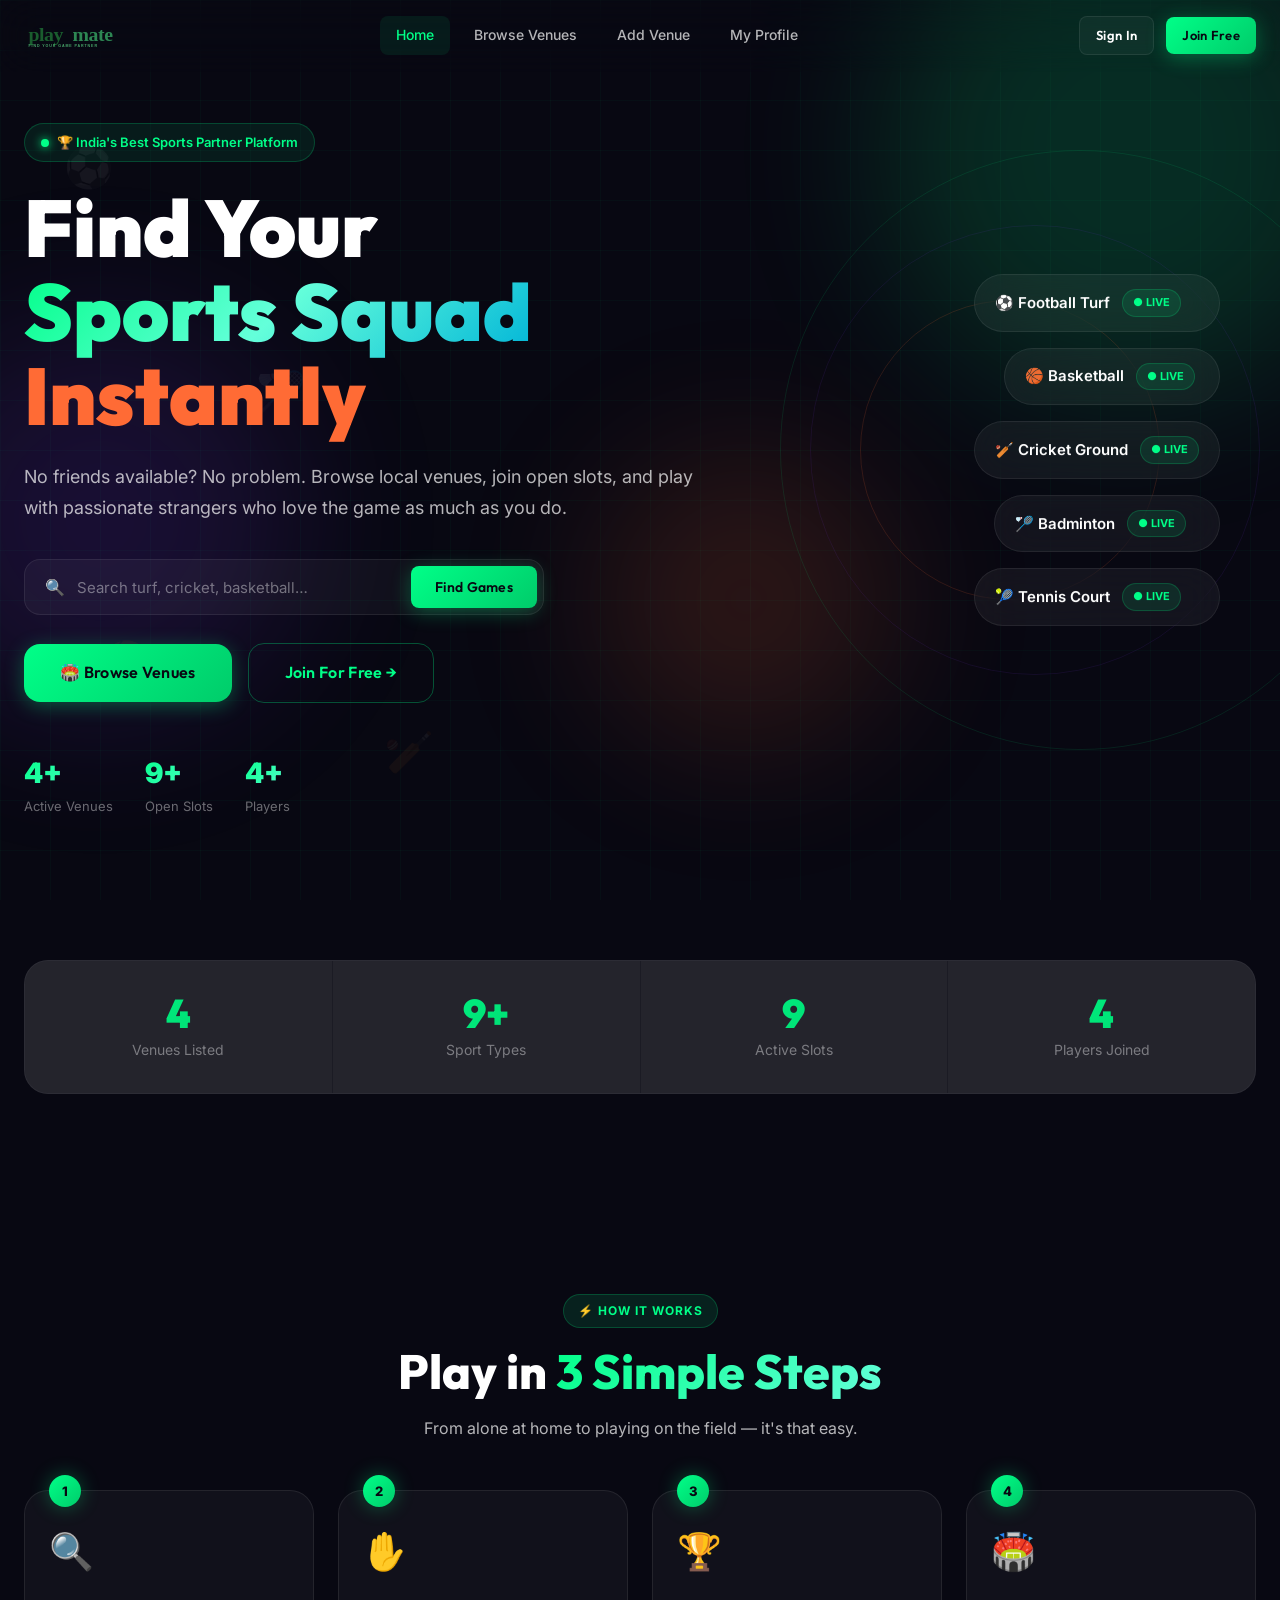
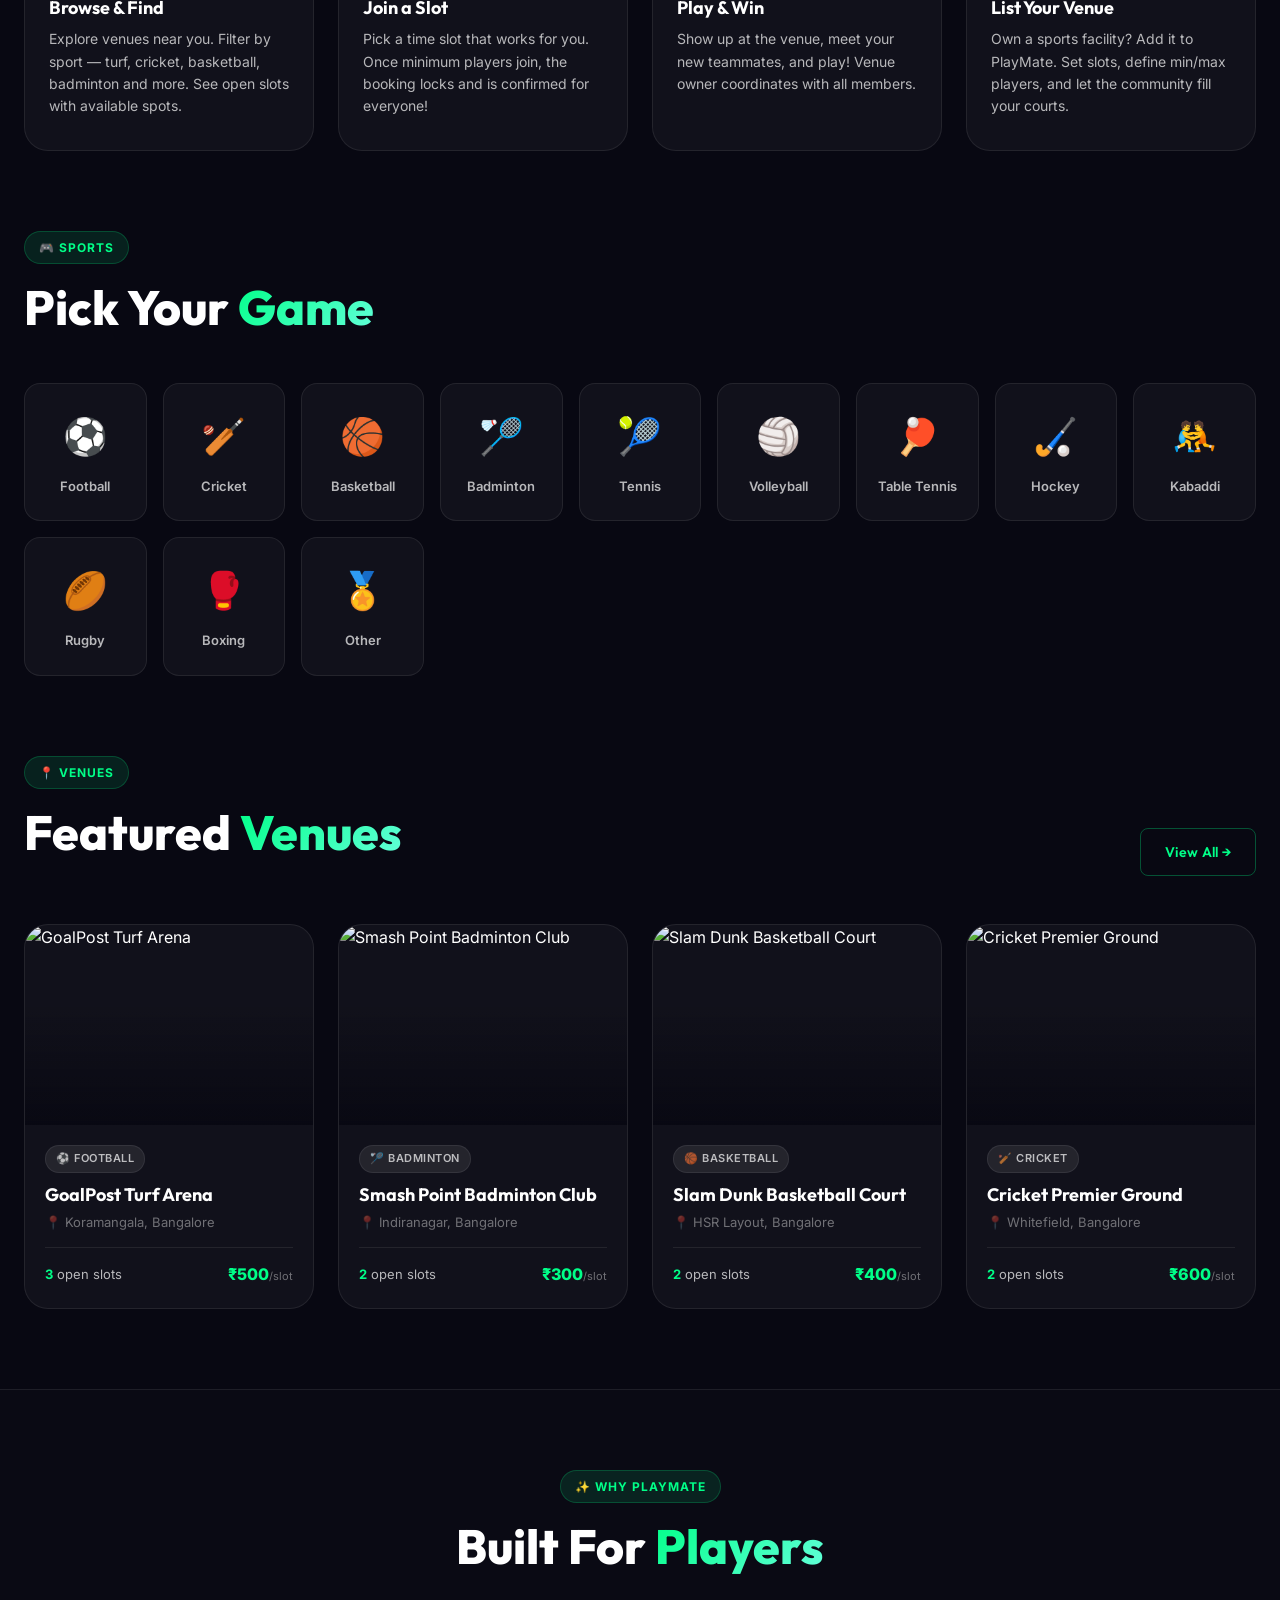
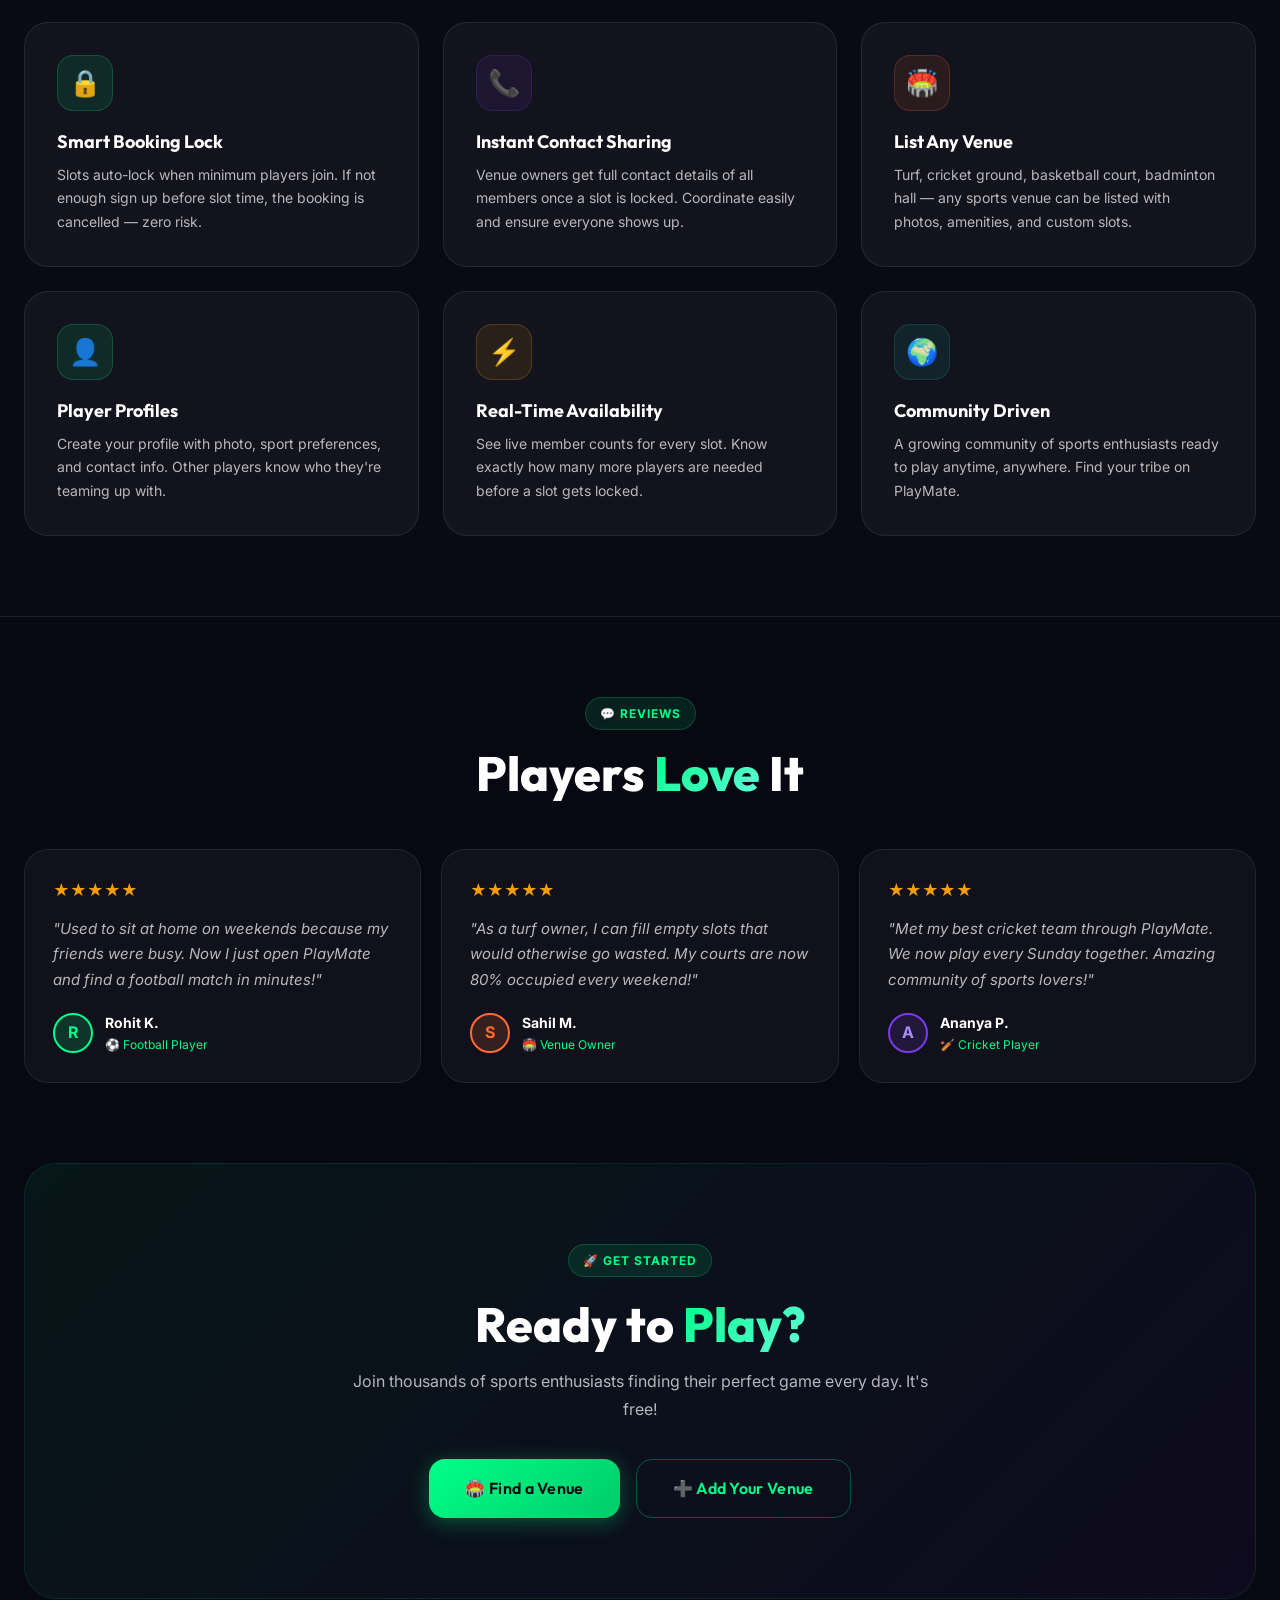
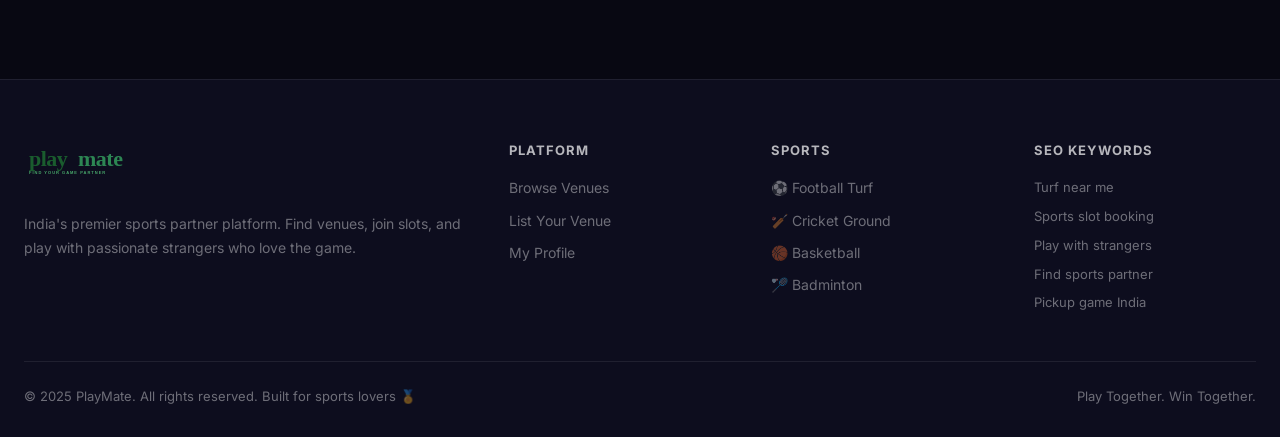
==== commit 485dd77a: "playmate last  complete code" ====
--- a/index.html
+++ b/index.html
@@ -224,6 +224,7 @@
 </div>
 
 <div id="toast-container" class="toast-container"></div>
+<script src="js/data.js"></script>
 <script src="js/api.js"></script>
 <script src="js/ui.js"></script>
 <script>
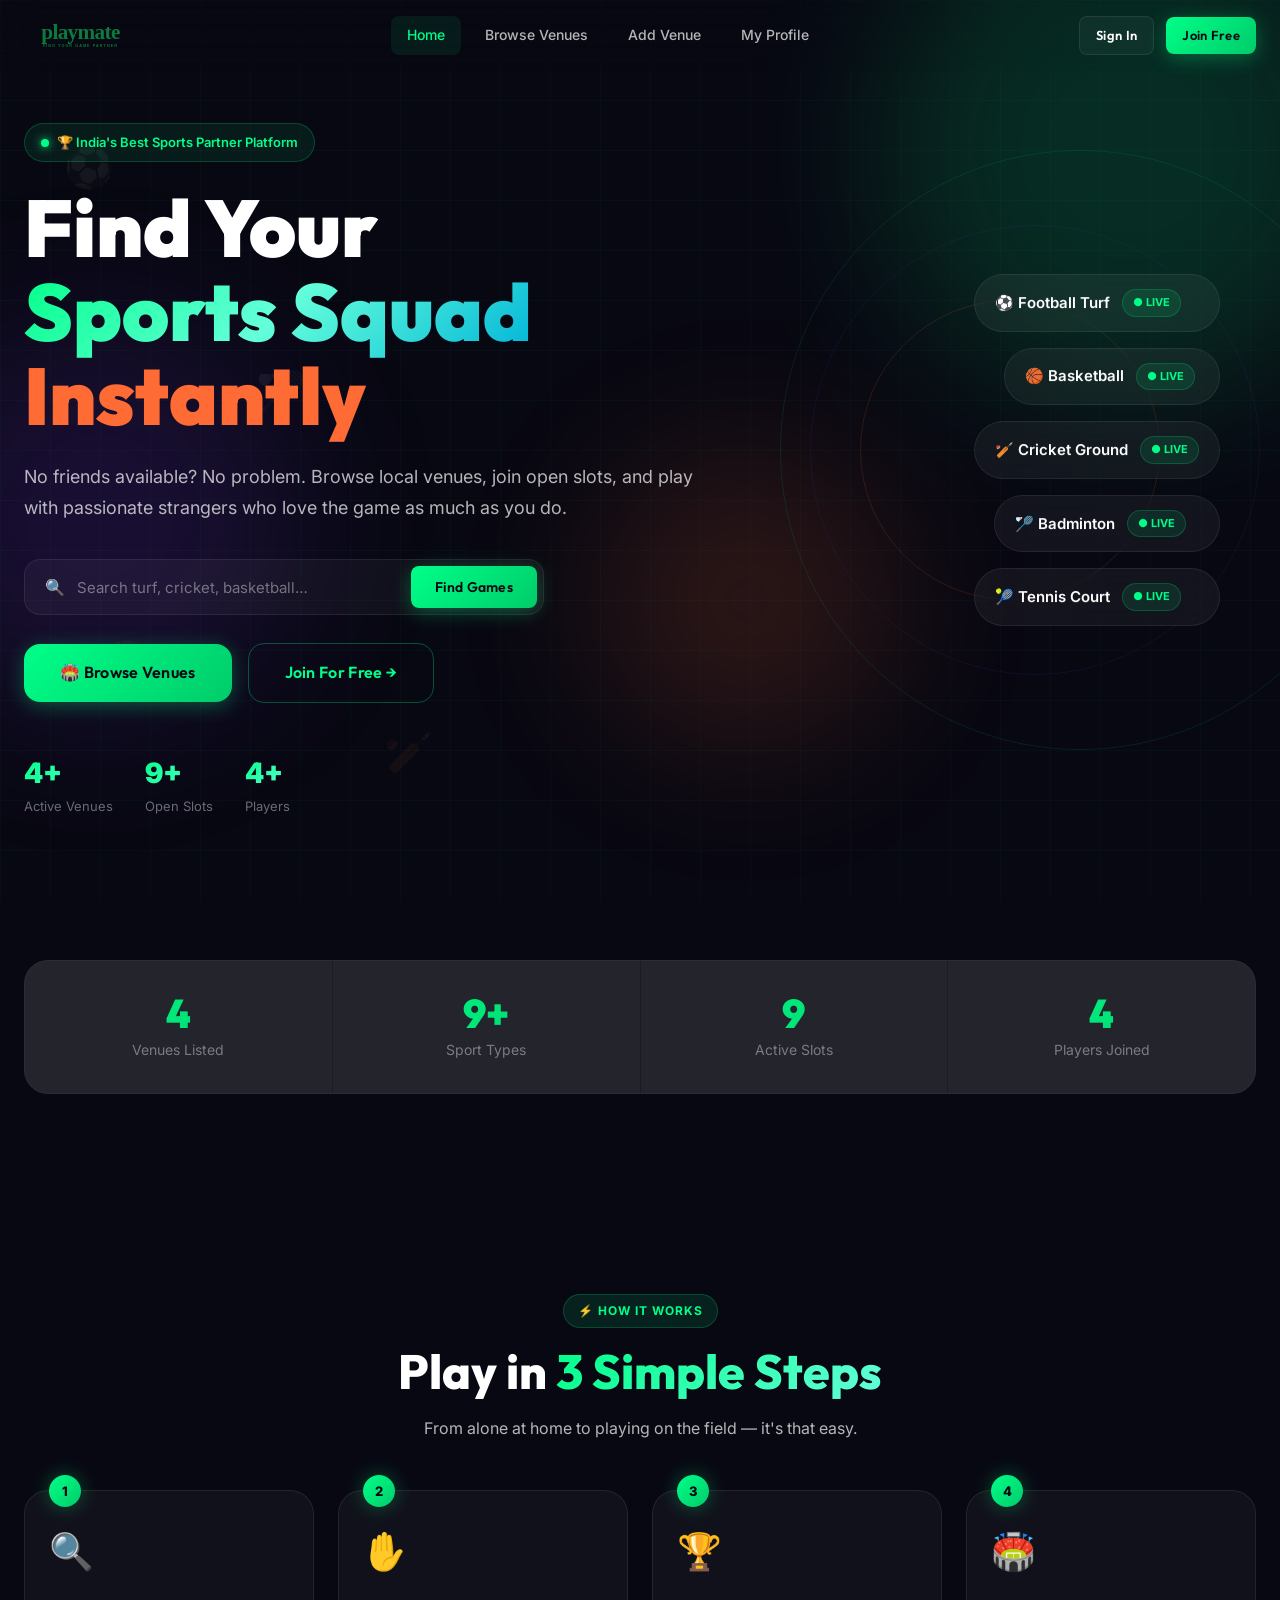
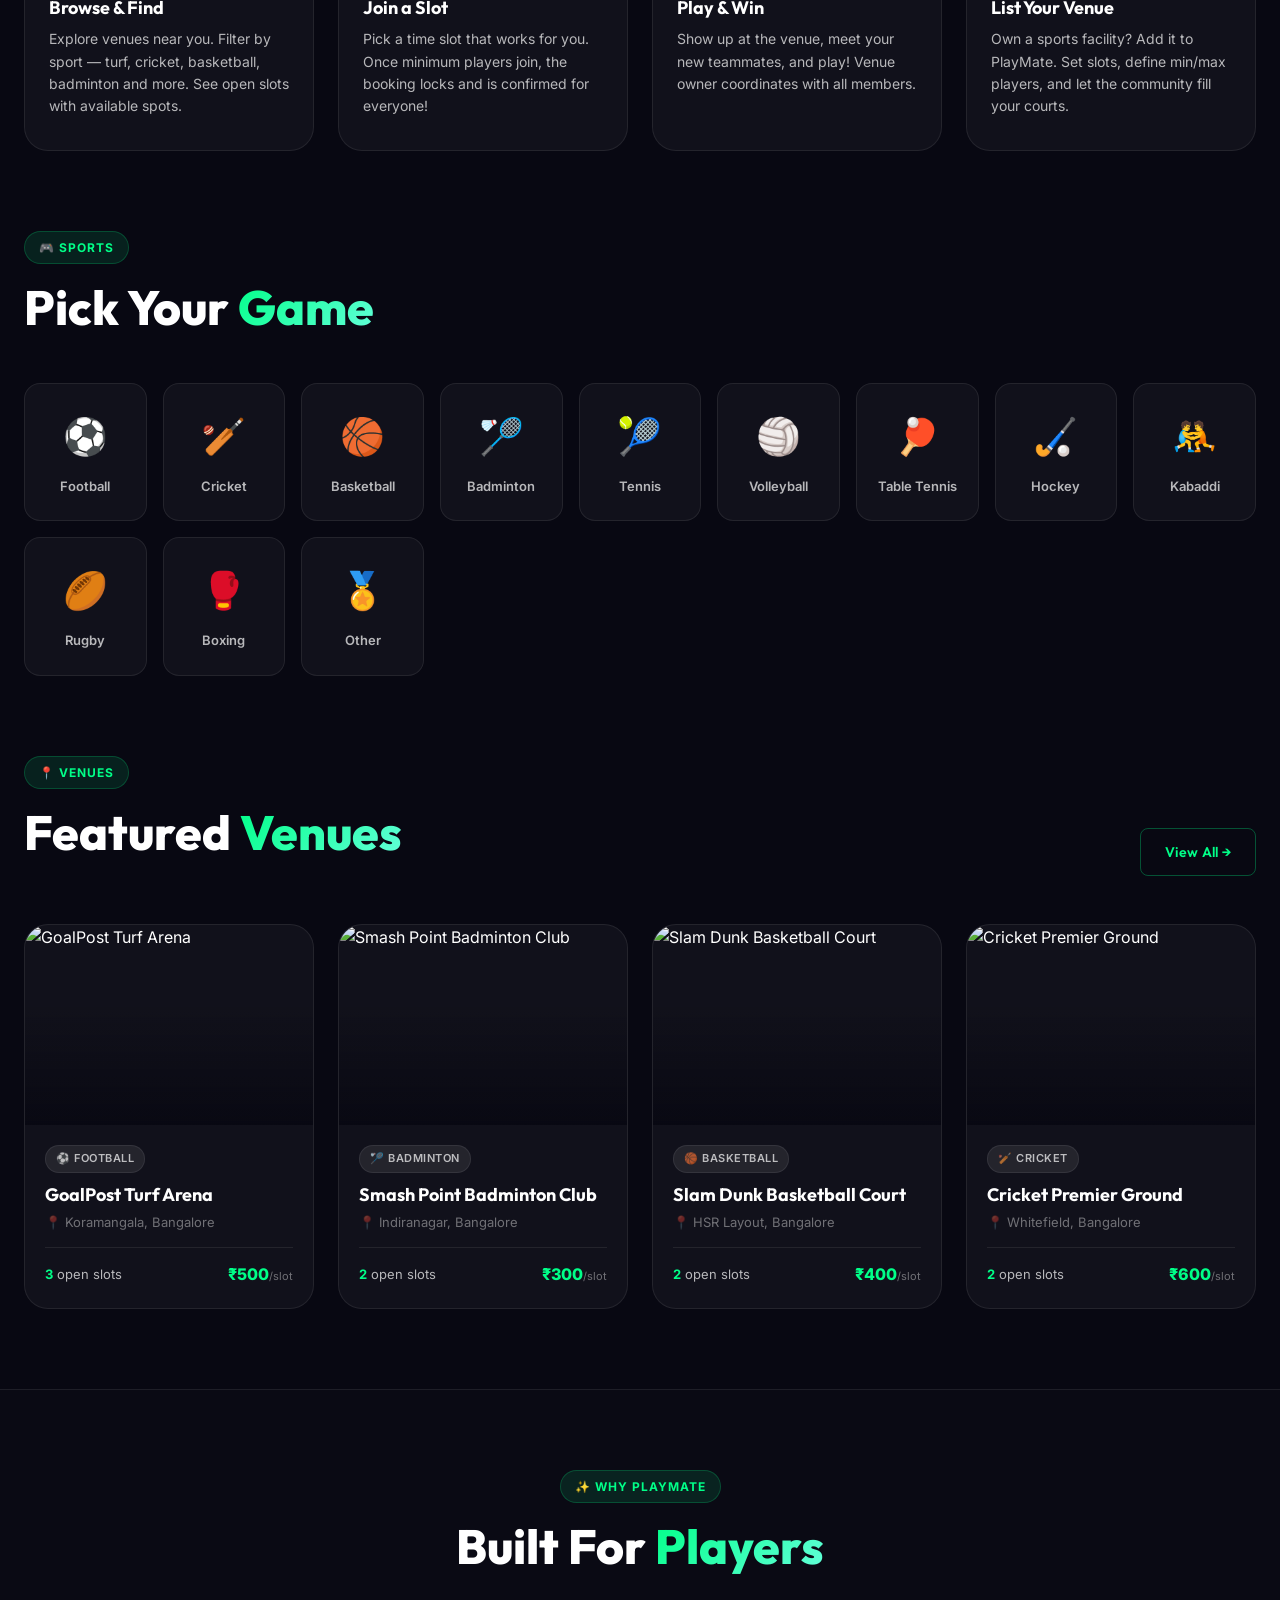
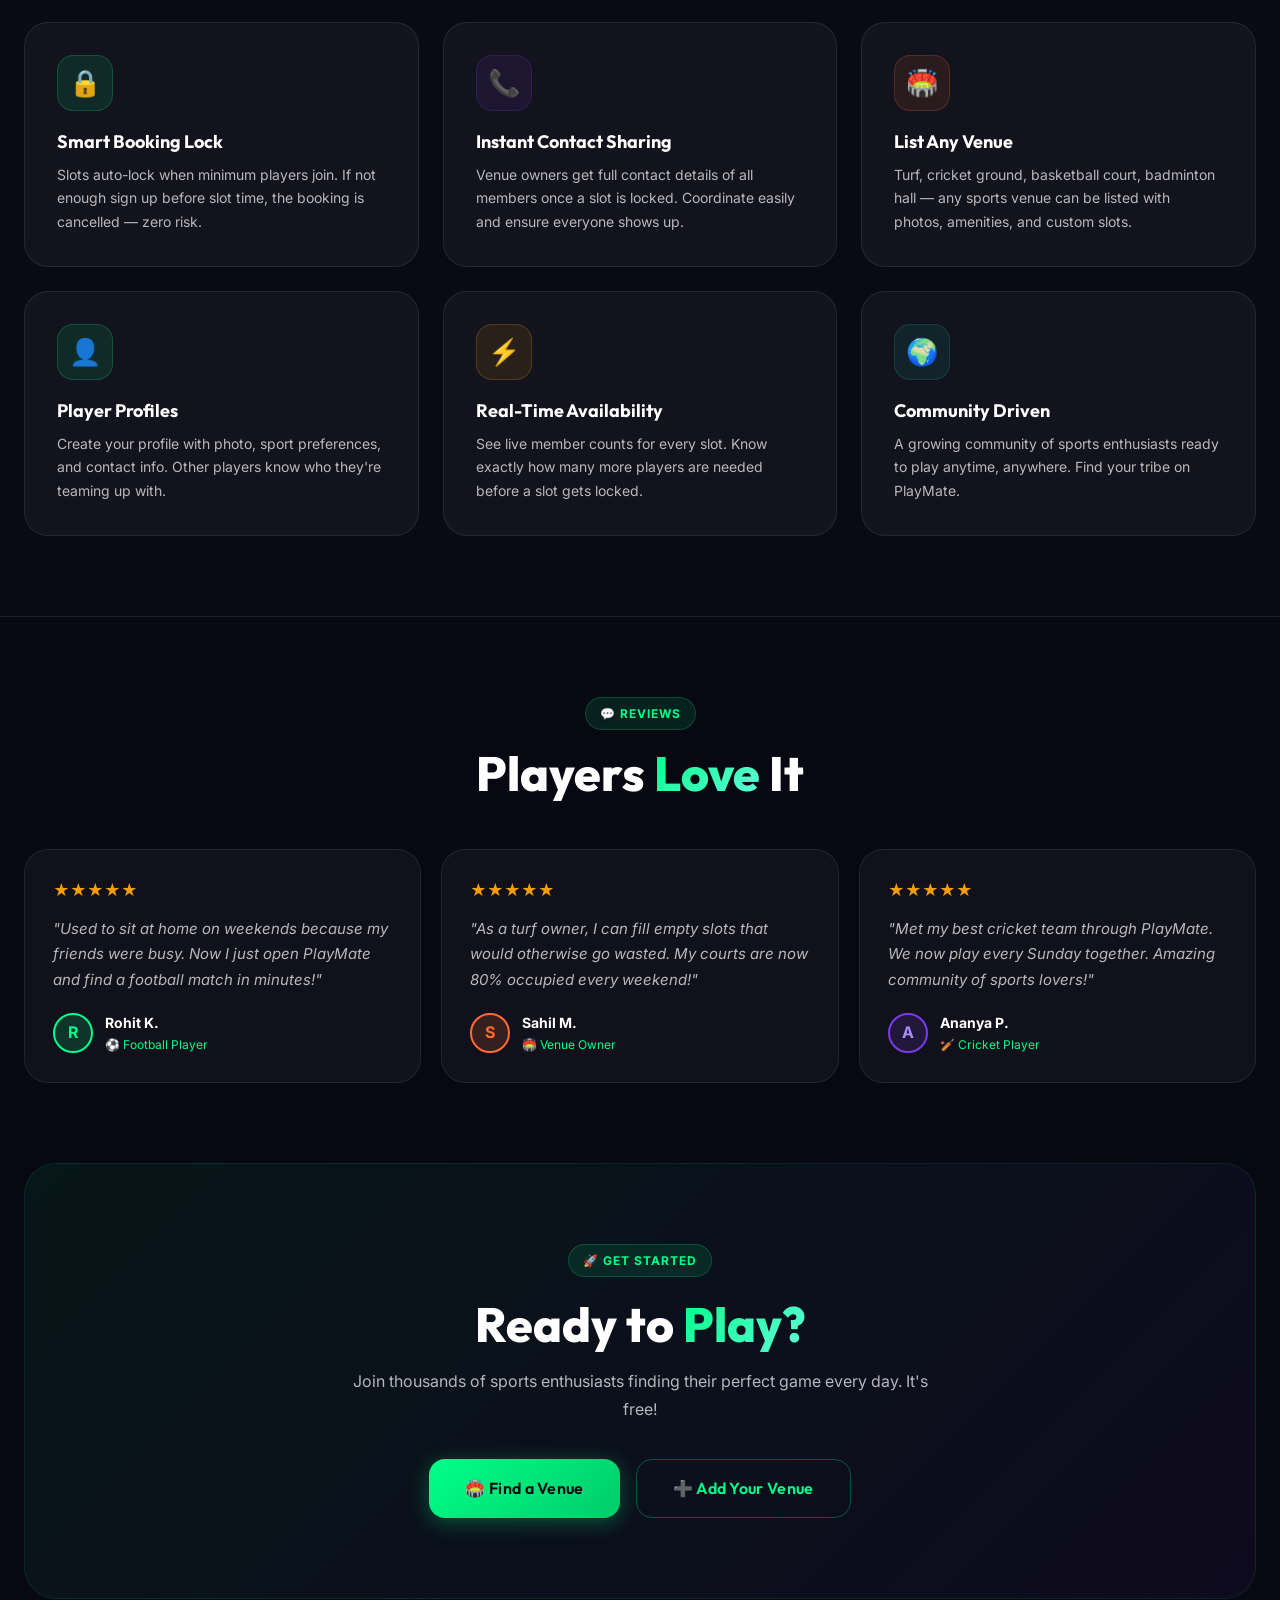
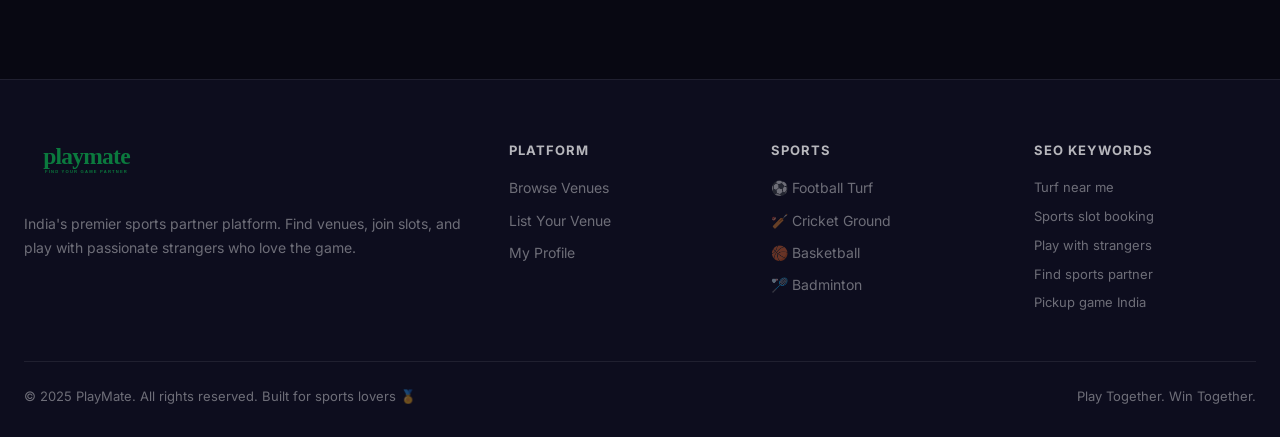
==== commit d70891e8: "playmate final frontend complete code" ====
--- a/index.html
+++ b/index.html
@@ -56,7 +56,7 @@
     <a href="index.html" class="nav-logo">
       <img src="assets/logo.svg" alt="PlayMate" style="height:36px;width:auto;" onerror="this.style.display='none';this.nextElementSibling.style.display='flex'">
       <div class="nav-logo-fallback" style="display:none;align-items:center;gap:8px;">
-        <div class="nav-logo-icon">PM</div>
+        <!-- <div class="nav-logo-icon">PM</div> -->
         <span class="nav-logo-text">Play<span>Mate</span></span>
       </div>
     </a>
--- a/styles/main.css
+++ b/styles/main.css
@@ -215,7 +215,7 @@
   text-decoration: none;
 }
 
-.nav-logo-icon {
+/* .nav-logo-icon {
   width: 40px;
   height: 40px;
   background: linear-gradient(135deg, var(--primary), var(--accent));
@@ -227,7 +227,7 @@
   font-weight: 900;
   color: var(--bg-primary);
   box-shadow: 0 0 20px var(--primary-glow);
-}
+} */
 
 .nav-logo-text {
   font-family: var(--font-main);
@@ -237,10 +237,6 @@
   -webkit-background-clip: text;
   -webkit-text-fill-color: transparent;
   background-clip: text;
-}
-
-.nav-logo-text span {
-  -webkit-text-fill-color: var(--secondary);
 }
 
 .nav-links {
